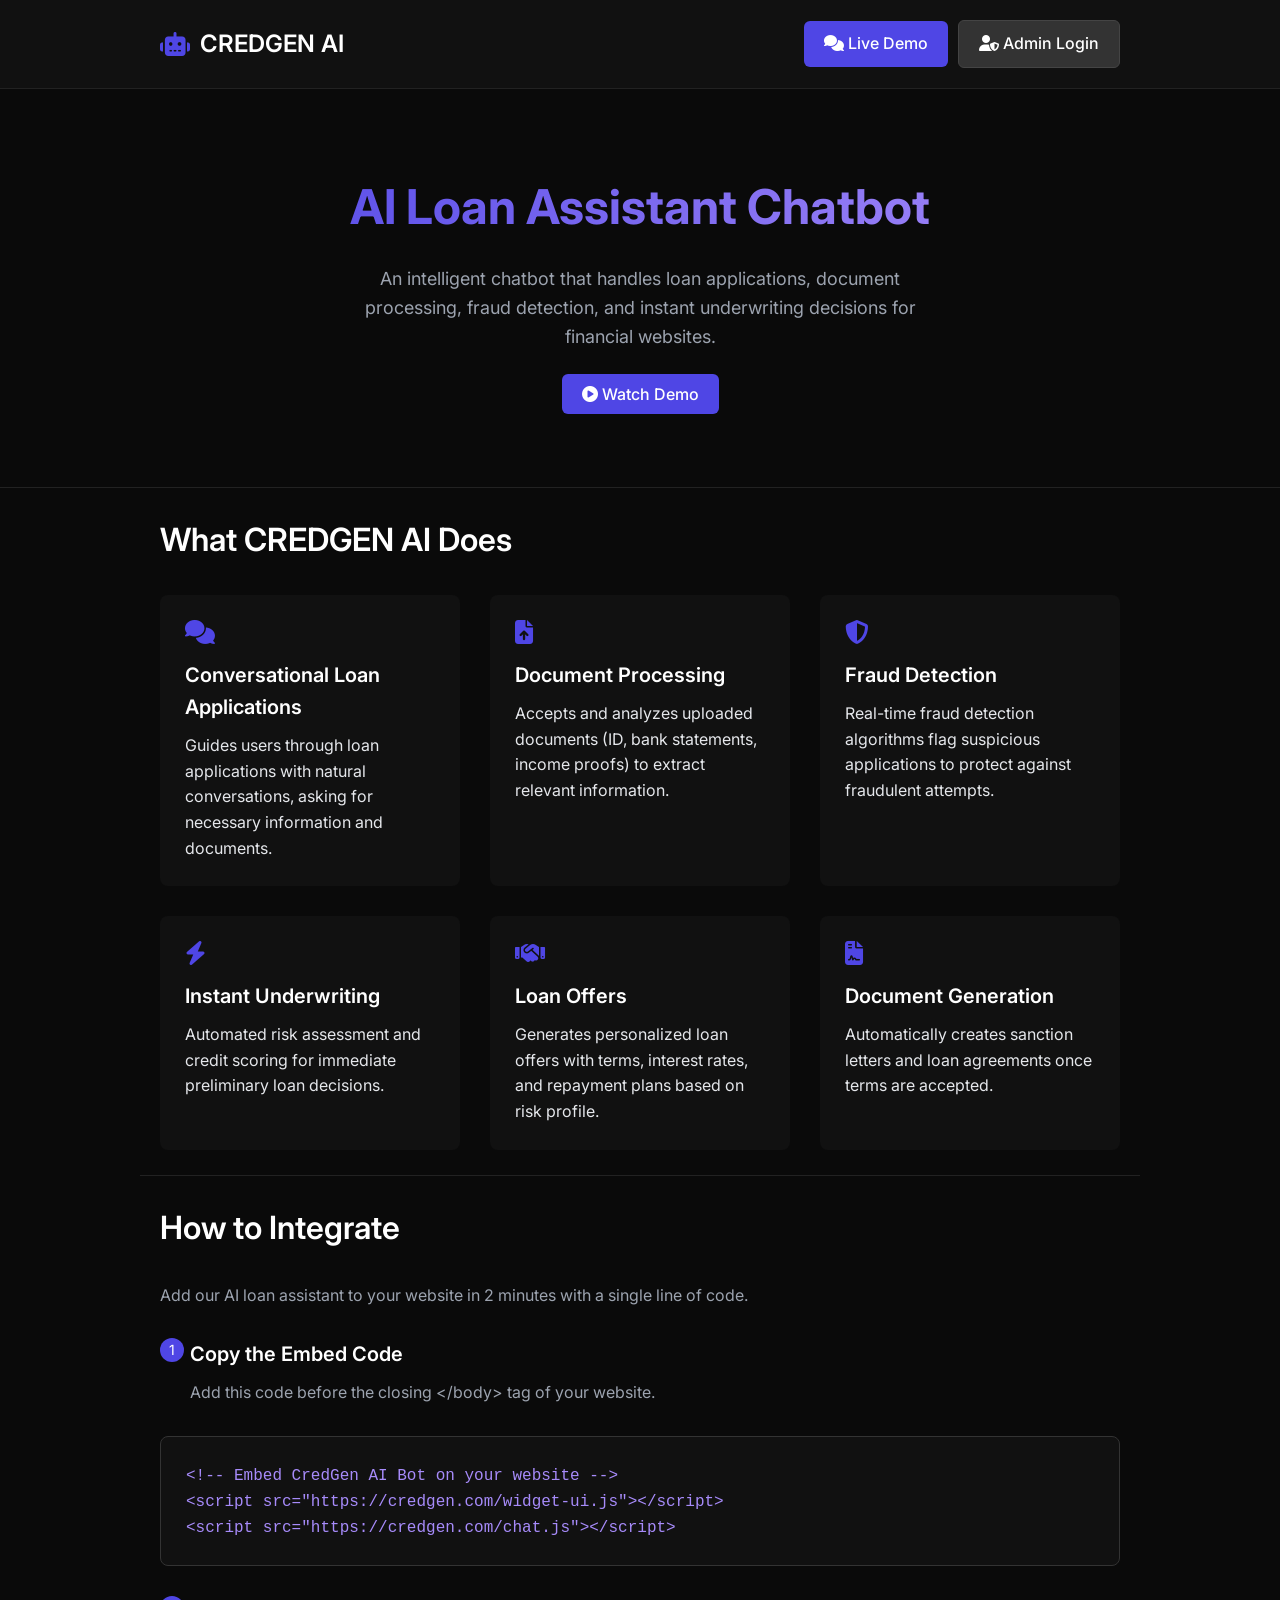
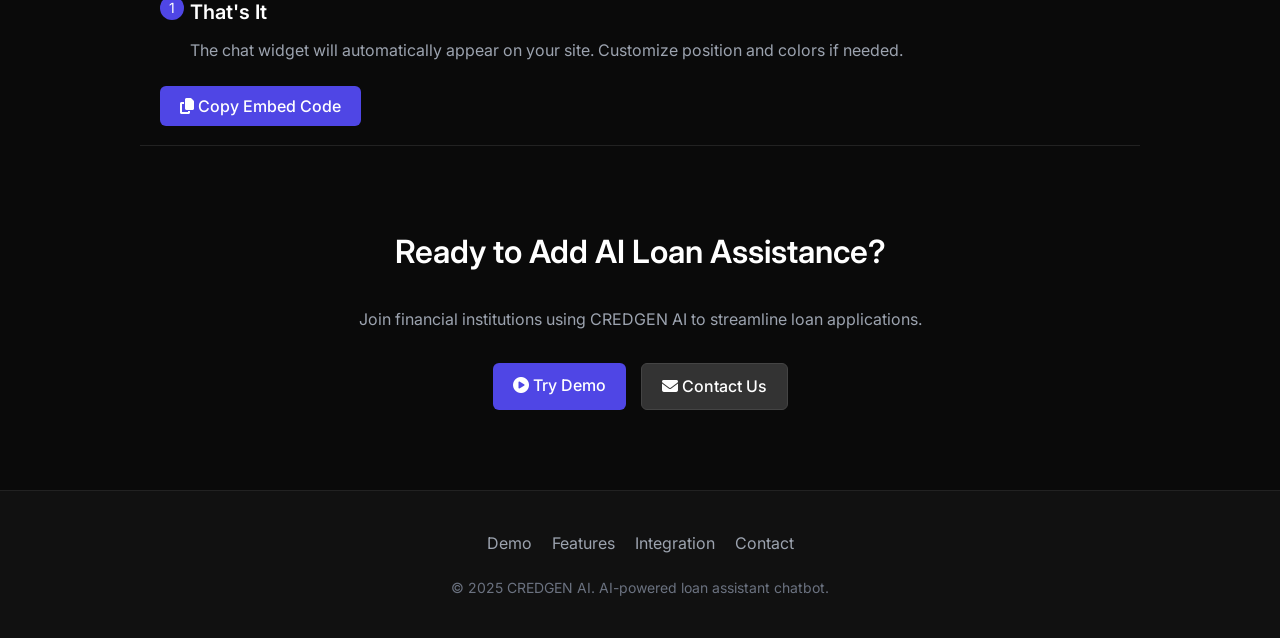
==== frontend/index.html @ b0da2112 "initialized it" ====
<!DOCTYPE html>
<html lang="en">
<head>
    <meta charset="UTF-8" />
    <meta name="viewport" content="width=device-width, initial-scale=1.0" />
    <title>CREDGEN AI – Loan Assistant Chatbot</title>
    <link href="https://fonts.googleapis.com/css2?family=Inter:wght@400;500;600&display=swap" rel="stylesheet">
    <link rel="stylesheet" href="https://cdnjs.cloudflare.com/ajax/libs/font-awesome/6.4.0/css/all.min.css">
    <style>
        * { margin: 0; padding: 0; box-sizing: border-box; }
        body { font-family: 'Inter', sans-serif; background: #0a0a0a; color: #e5e7eb; line-height: 1.6; }
        .container { max-width: 1000px; margin: 0 auto; padding: 0 20px; }
        
        /* Header */
        header { background: #111111; padding: 20px 0; border-bottom: 1px solid #222; }
        .header-content { display: flex; justify-content: space-between; align-items: center; }
        .logo { display: flex; align-items: center; gap: 10px; font-size: 24px; font-weight: 600; color: #fff; text-decoration: none; }
        .logo i { color: #4f46e5; }
        .demo-btn { background: #4f46e5; color: white; padding: 10px 20px; border-radius: 6px; text-decoration: none; font-weight: 500; }
        .demo-btn:hover { background: #4338ca; }
        
        /* Hero */
        .hero { padding: 80px 0; text-align: center; border-bottom: 1px solid #222; }
        .hero h1 { font-size: 48px; font-weight: 700; margin-bottom: 20px; background: linear-gradient(90deg, #4f46e5, #a78bfa); -webkit-background-clip: text; -webkit-text-fill-color: transparent; }
        .hero p { font-size: 18px; color: #9ca3af; max-width: 600px; margin: 0 auto 30px; }
        
        /* Sections */
        section { padding: 60px 0; border-bottom: 1px solid #222; }
        h2 { font-size: 32px; font-weight: 600; margin-bottom: 30px; color: #fff; }
        h3 { font-size: 20px; font-weight: 600; margin-bottom: 10px; color: #fff; }
        
        /* What It Does */
        .features-grid { display: grid; grid-template-columns: repeat(auto-fit, minmax(300px, 1fr)); gap: 30px; }
        .feature { background: #111111; padding: 25px; border-radius: 8px;  }
        .feature i { color: #4f46e5; margin-bottom: 15px; font-size: 24px; }
        
        /* Integration */
        .integration-code { background: #111111; padding: 25px; border-radius: 8px; border: 1px solid #333; margin: 30px 0; overflow-x: auto; }
        .integration-code code { color: #a78bfa; font-family: monospace; font-size: 16px; line-height: 1.5; }
        .integration-steps { margin: 30px 0; }
        .step { margin-bottom: 20px; padding-left: 30px; position: relative; }
        .step:before { content: counter(step); counter-increment: step; position: absolute; left: 0; top: 0; background: #4f46e5; color: white; width: 24px; height: 24px; border-radius: 50%; display: flex; align-items: center; justify-content: center; font-size: 14px; }
        .integration-steps { counter-reset: step; }
        
        /* CTA */
        .cta { text-align: center; padding: 80px 0; }
        .cta-buttons { display: flex; gap: 15px; justify-content: center; margin-top: 30px; flex-wrap: wrap; }
        
        /* Footer */
        footer { background: #111111; padding: 40px 0; text-align: center; }
        .footer-links { display: flex; gap: 20px; justify-content: center; margin-bottom: 20px; }
        .footer-links a { color: #9ca3af; text-decoration: none; }
        .footer-links a:hover { color: #fff; }
        .copyright { color: #6b7280; font-size: 14px; }
        
        /* Responsive */
        @media (max-width: 768px) {
            .hero h1 { font-size: 36px; }
            h2 { font-size: 28px; }
            .header-content { flex-direction: column; gap: 15px; }
            .cta-buttons { flex-direction: column; align-items: center; }
        }
    </style>
</head>
<body>
    <!-- Header -->
    <header>
        <div class="container header-content">
            <a href="#" class="logo">
                <i class="fas fa-robot"></i>
                CREDGEN AI
            </a>
            <div style="display:flex; gap:10px; align-items:center;">
                <a href="/widget.html" class="demo-btn" target="_blank" rel="noopener noreferrer">
                    <i class="fas fa-comments"></i> Live Demo
                </a>
                <a href="/bank/admin/login" class="demo-btn" target="_blank" rel="noopener noreferrer" style="background:#333; border:1px solid #444;">
                    <i class="fas fa-user-shield"></i> Admin Login
                </a>
            </div>
        </div>
    </header>

    <!-- Hero -->
    <section class="hero">
        <div class="container">
            <h1>AI Loan Assistant Chatbot</h1>
            <p>An intelligent chatbot that handles loan applications, document processing, fraud detection, and instant underwriting decisions for financial websites.</p>
            <a href="/widget.html" class="demo-btn" target="_blank" rel="noopener noreferrer">
                <i class="fas fa-play-circle"></i> Watch Demo
            </a>
        </div>
    </section>

    <!-- What It Does -->
    <section class="container">
        <br>
        <h2>What CREDGEN AI Does</h2>
        <div class="features-grid">
            <div class="feature">
                <i class="fas fa-comments"></i>
                <h3>Conversational Loan Applications</h3>
                <p>Guides users through loan applications with natural conversations, asking for necessary information and documents.</p>
            </div>
            <div class="feature">
                <i class="fas fa-file-upload"></i>
                <h3>Document Processing</h3>
                <p>Accepts and analyzes uploaded documents (ID, bank statements, income proofs) to extract relevant information.</p>
            </div>
            <div class="feature">
                <i class="fas fa-shield-alt"></i>
                <h3>Fraud Detection</h3>
                <p>Real-time fraud detection algorithms flag suspicious applications to protect against fraudulent attempts.</p>
            </div>
            <div class="feature">
                <i class="fas fa-bolt"></i>
                <h3>Instant Underwriting</h3>
                <p>Automated risk assessment and credit scoring for immediate preliminary loan decisions.</p>
            </div>
            <div class="feature">
                <i class="fas fa-handshake"></i>
                <h3>Loan Offers</h3>
                <p>Generates personalized loan offers with terms, interest rates, and repayment plans based on risk profile.</p>
            </div>
            <div class="feature">
                <i class="fas fa-file-contract"></i>
                <h3>Document Generation</h3>
                <p>Automatically creates sanction letters and loan agreements once terms are accepted.</p>
            </div>
        </div>
        <br>
    </section>
    <!-- Integration -->
    <section class="container">
        <br>
        <h2>How to Integrate</h2>
        <p style="margin-bottom: 20px; color: #9ca3af;">Add our AI loan assistant to your website in 2 minutes with a single line of code.</p>
        
        <div class="integration-steps">
            <div class="step">
                <h3>Copy the Embed Code</h3>
                <p style="color: #9ca3af;">Add this code before the closing &lt;/body&gt; tag of your website.</p>
            </div>
        </div>
        <div class="integration-code">
            <code>
                &lt;!-- Embed CredGen AI Bot on your website --&gt;<br>
                &lt;script src="https://credgen.com/widget-ui.js"&gt;&lt;/script&gt;<br>
                &lt;script src="https://credgen.com/chat.js"&gt;&lt;/script&gt;
            </code>
        </div>
        
        
        <div class="integration-steps">
            <div class="step">
                <h3>That's It</h3>
                <p style="color: #9ca3af;">The chat widget will automatically appear on your site. Customize position and colors if needed.</p>
            </div>
        </div>
        
        <div style="margin-top: 30px;">
            <a href="#!" class="demo-btn" id="copyBtn">
                <i class="fas fa-copy"></i> Copy Embed Code
            </a>
        </div>
        <br>
    </section>
    <!-- CTA -->
    <section class="cta">
        <div class="container">
            <h2>Ready to Add AI Loan Assistance?</h2>
            <p style="color: #9ca3af; max-width: 600px; margin: 0 auto 30px;">Join financial institutions using CREDGEN AI to streamline loan applications.</p>
            <div class="cta-buttons">
                <a href="/widget.html" class="demo-btn" target="_blank" rel="noopener noreferrer">
                    <i class="fas fa-play-circle"></i> Try Demo
                </a>
                <a href="mailto:contact@credgen.ai" class="demo-btn" style="background: #333; border: 1px solid #444;">
                    <i class="fas fa-envelope"></i> Contact Us
                </a>
            </div>
        </div>
    </section>
    <!-- Footer -->
    <footer>
        <div class="container">
            <div class="footer-links">
                <a href="/widget.html">Demo</a>
                <a href="#features">Features</a>
                <a href="#integration">Integration</a>
                <a href="mailto:contact@credgen.ai">Contact</a>
            </div>
            <p class="copyright">
                &copy; 2025 CREDGEN AI. AI-powered loan assistant chatbot.
            </p>
        </div>
    </footer>
    <script>
        document.addEventListener('DOMContentLoaded', function() {
            const copyBtn = document.getElementById('copyBtn');
            if (copyBtn) {
                copyBtn.addEventListener('click', function(e) {
                    e.preventDefault();
                    const embedCode = `
<!-- Embed CredGen AI Bot on your website -->
<script src="https://credgen.com/widget-ui.js"><\/script>
<script src="https://credgen.com/chat.js"><\/script>
`.trim();
                    navigator.clipboard.writeText(embedCode).then(() => {
                        const originalText = copyBtn.innerHTML;
                        copyBtn.innerHTML = '<i class="fas fa-check"></i> Copied!';
                        copyBtn.style.background = '#10b981';
                        setTimeout(() => {
                            copyBtn.innerHTML = originalText;
                            copyBtn.style.background = '#4f46e5';
                        }, 2000);
                    });
                });
            }
        });
    </script>
</body>
</html>
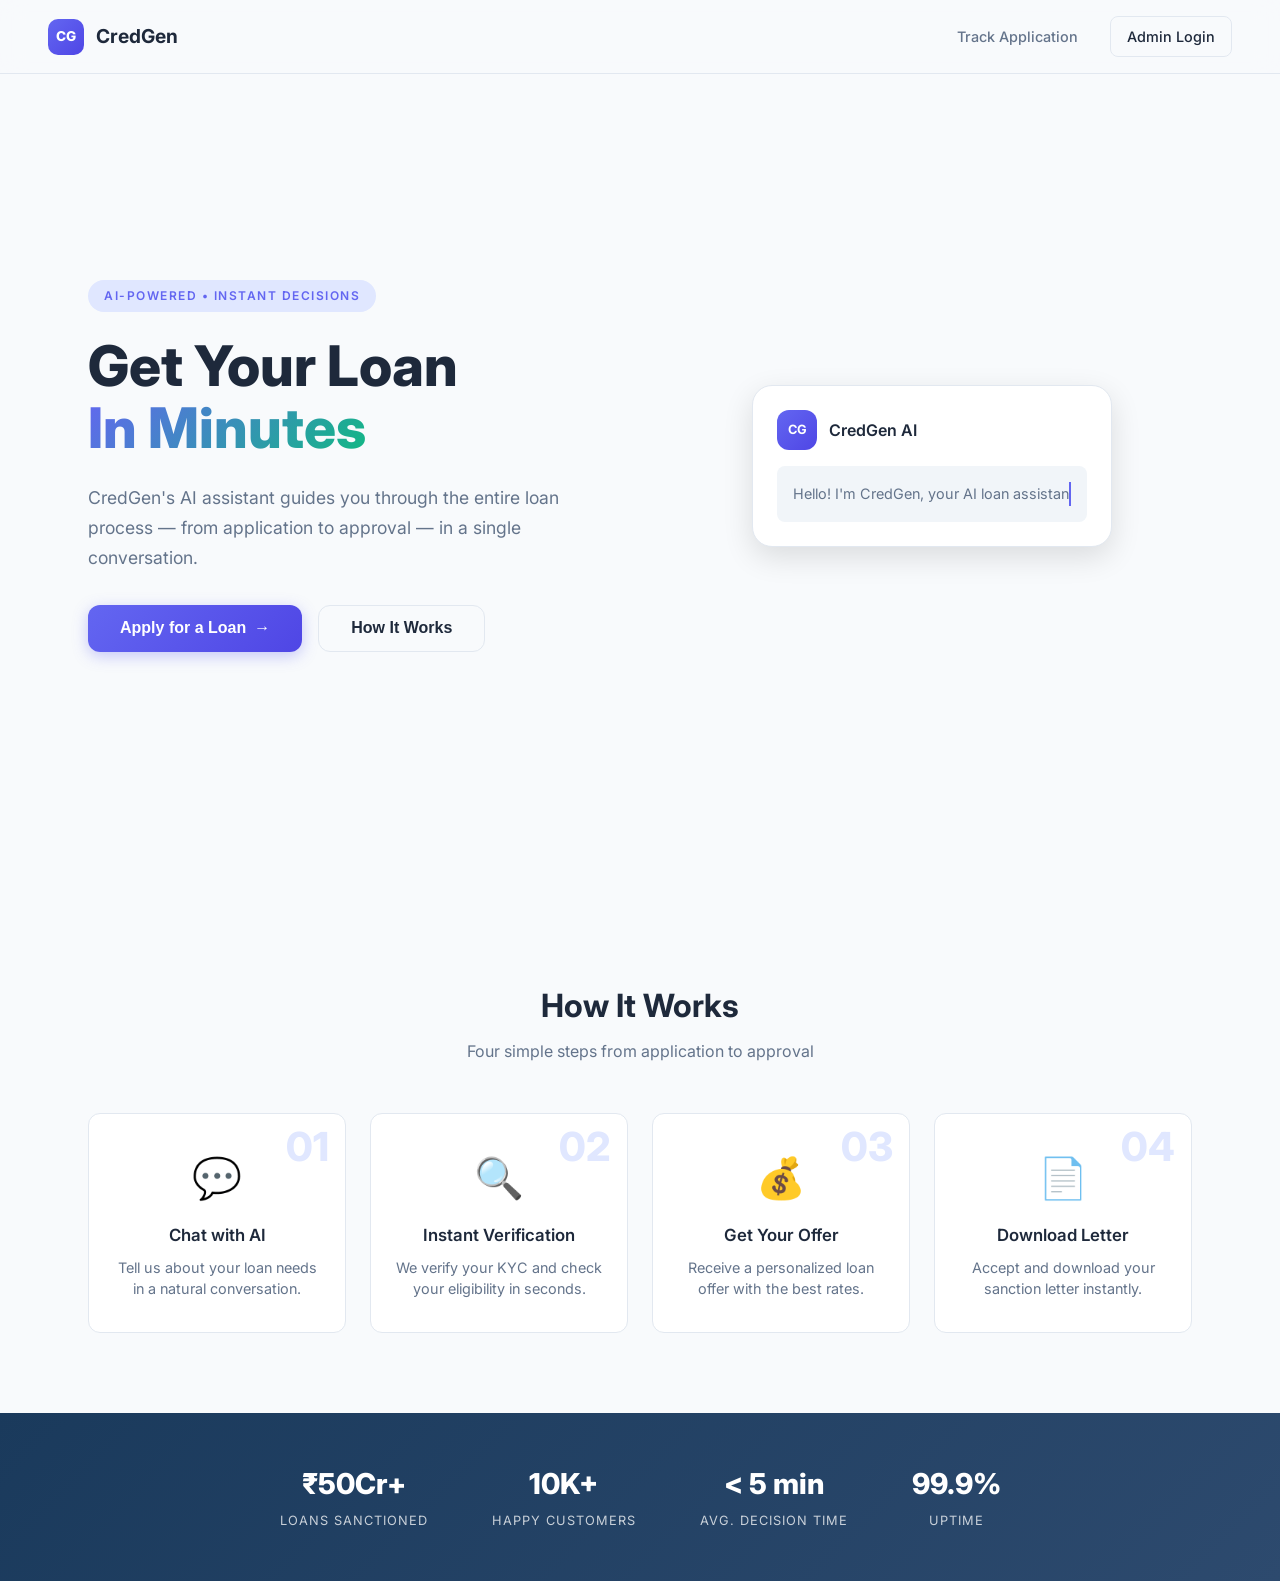
==== commit 8a0d06d1: "feat: overhaul auth, db, and UI for production readiness" ====
--- a/frontend/index.html
+++ b/frontend/index.html
@@ -1,222 +1,252 @@
 <!DOCTYPE html>
 <html lang="en">
 <head>
-    <meta charset="UTF-8" />
-    <meta name="viewport" content="width=device-width, initial-scale=1.0" />
-    <title>CREDGEN AI – Loan Assistant Chatbot</title>
-    <link href="https://fonts.googleapis.com/css2?family=Inter:wght@400;500;600&display=swap" rel="stylesheet">
-    <link rel="stylesheet" href="https://cdnjs.cloudflare.com/ajax/libs/font-awesome/6.4.0/css/all.min.css">
-    <style>
-        * { margin: 0; padding: 0; box-sizing: border-box; }
-        body { font-family: 'Inter', sans-serif; background: #0a0a0a; color: #e5e7eb; line-height: 1.6; }
-        .container { max-width: 1000px; margin: 0 auto; padding: 0 20px; }
-        
-        /* Header */
-        header { background: #111111; padding: 20px 0; border-bottom: 1px solid #222; }
-        .header-content { display: flex; justify-content: space-between; align-items: center; }
-        .logo { display: flex; align-items: center; gap: 10px; font-size: 24px; font-weight: 600; color: #fff; text-decoration: none; }
-        .logo i { color: #4f46e5; }
-        .demo-btn { background: #4f46e5; color: white; padding: 10px 20px; border-radius: 6px; text-decoration: none; font-weight: 500; }
-        .demo-btn:hover { background: #4338ca; }
-        
-        /* Hero */
-        .hero { padding: 80px 0; text-align: center; border-bottom: 1px solid #222; }
-        .hero h1 { font-size: 48px; font-weight: 700; margin-bottom: 20px; background: linear-gradient(90deg, #4f46e5, #a78bfa); -webkit-background-clip: text; -webkit-text-fill-color: transparent; }
-        .hero p { font-size: 18px; color: #9ca3af; max-width: 600px; margin: 0 auto 30px; }
-        
-        /* Sections */
-        section { padding: 60px 0; border-bottom: 1px solid #222; }
-        h2 { font-size: 32px; font-weight: 600; margin-bottom: 30px; color: #fff; }
-        h3 { font-size: 20px; font-weight: 600; margin-bottom: 10px; color: #fff; }
-        
-        /* What It Does */
-        .features-grid { display: grid; grid-template-columns: repeat(auto-fit, minmax(300px, 1fr)); gap: 30px; }
-        .feature { background: #111111; padding: 25px; border-radius: 8px;  }
-        .feature i { color: #4f46e5; margin-bottom: 15px; font-size: 24px; }
-        
-        /* Integration */
-        .integration-code { background: #111111; padding: 25px; border-radius: 8px; border: 1px solid #333; margin: 30px 0; overflow-x: auto; }
-        .integration-code code { color: #a78bfa; font-family: monospace; font-size: 16px; line-height: 1.5; }
-        .integration-steps { margin: 30px 0; }
-        .step { margin-bottom: 20px; padding-left: 30px; position: relative; }
-        .step:before { content: counter(step); counter-increment: step; position: absolute; left: 0; top: 0; background: #4f46e5; color: white; width: 24px; height: 24px; border-radius: 50%; display: flex; align-items: center; justify-content: center; font-size: 14px; }
-        .integration-steps { counter-reset: step; }
-        
-        /* CTA */
-        .cta { text-align: center; padding: 80px 0; }
-        .cta-buttons { display: flex; gap: 15px; justify-content: center; margin-top: 30px; flex-wrap: wrap; }
-        
-        /* Footer */
-        footer { background: #111111; padding: 40px 0; text-align: center; }
-        .footer-links { display: flex; gap: 20px; justify-content: center; margin-bottom: 20px; }
-        .footer-links a { color: #9ca3af; text-decoration: none; }
-        .footer-links a:hover { color: #fff; }
-        .copyright { color: #6b7280; font-size: 14px; }
-        
-        /* Responsive */
-        @media (max-width: 768px) {
-            .hero h1 { font-size: 36px; }
-            h2 { font-size: 28px; }
-            .header-content { flex-direction: column; gap: 15px; }
-            .cta-buttons { flex-direction: column; align-items: center; }
-        }
-    </style>
+    <meta charset="UTF-8">
+    <meta name="viewport" content="width=device-width, initial-scale=1.0">
+    <meta name="description" content="CredGen AI — Apply for a personal loan in minutes with our intelligent AI assistant.">
+    <title>CredGen AI — Smart Loan Assistant</title>
+    <link rel="preconnect" href="https://fonts.googleapis.com">
+    <link href="https://fonts.googleapis.com/css2?family=Inter:wght@300;400;500;600;700;800&display=swap" rel="stylesheet">
+    <link rel="stylesheet" href="styles.css">
 </head>
 <body>
-    <!-- Header -->
-    <header>
-        <div class="container header-content">
-            <a href="#" class="logo">
-                <i class="fas fa-robot"></i>
-                CREDGEN AI
-            </a>
-            <div style="display:flex; gap:10px; align-items:center;">
-                <a href="/widget.html" class="demo-btn" target="_blank" rel="noopener noreferrer">
-                    <i class="fas fa-comments"></i> Live Demo
-                </a>
-                <a href="/bank/admin/login" class="demo-btn" target="_blank" rel="noopener noreferrer" style="background:#333; border:1px solid #444;">
-                    <i class="fas fa-user-shield"></i> Admin Login
-                </a>
-            </div>
-        </div>
-    </header>
-
-    <!-- Hero -->
-    <section class="hero">
-        <div class="container">
-            <h1>AI Loan Assistant Chatbot</h1>
-            <p>An intelligent chatbot that handles loan applications, document processing, fraud detection, and instant underwriting decisions for financial websites.</p>
-            <a href="/widget.html" class="demo-btn" target="_blank" rel="noopener noreferrer">
-                <i class="fas fa-play-circle"></i> Watch Demo
-            </a>
+
+<!-- ════════════════════════════════════════════════════════════════════
+     SECTION 1 — LANDING PAGE
+     ════════════════════════════════════════════════════════════════════ -->
+<div id="landing-page">
+
+    <!-- NAVBAR -->
+    <nav class="navbar" id="navbar">
+        <div class="nav-brand">
+            <span class="nav-logo">CG</span>
+            <span class="nav-title">CredGen</span>
+        </div>
+        <div class="nav-links">
+            <a href="/status" class="nav-link" id="nav-track">Track Application</a>
+            <a href="/admin/login" class="nav-link nav-link-outline" id="nav-admin">Admin Login</a>
+        </div>
+    </nav>
+
+    <!-- HERO -->
+    <section class="hero" id="hero-section">
+        <div class="hero-content">
+            <span class="hero-badge">AI-Powered • Instant Decisions</span>
+            <h1 class="hero-title">Get Your Loan<br><span class="hero-highlight">In Minutes</span></h1>
+            <p class="hero-subtitle">CredGen's AI assistant guides you through the entire loan process — from application to approval — in a single conversation.</p>
+            <div class="hero-actions">
+                <button class="btn-primary btn-glow" id="cta-apply" onclick="startApplication()">
+                    Apply for a Loan
+                    <span class="btn-arrow">→</span>
+                </button>
+                <button class="btn-secondary" id="cta-learn" onclick="document.getElementById('how-it-works').scrollIntoView({behavior:'smooth'})">
+                    How It Works
+                </button>
+            </div>
+        </div>
+        <div class="hero-visual">
+            <div class="hero-card">
+                <div class="hero-card-header">
+                    <div class="hero-avatar">CG</div>
+                    <span>CredGen AI</span>
+                </div>
+                <div class="hero-card-body">
+                    <p class="typing-text">Hello! I'm CredGen, your AI loan assistant. Let's get you the best loan offer today...</p>
+                </div>
+            </div>
         </div>
     </section>
 
-    <!-- What It Does -->
-    <section class="container">
-        <br>
-        <h2>What CREDGEN AI Does</h2>
-        <div class="features-grid">
-            <div class="feature">
-                <i class="fas fa-comments"></i>
-                <h3>Conversational Loan Applications</h3>
-                <p>Guides users through loan applications with natural conversations, asking for necessary information and documents.</p>
-            </div>
-            <div class="feature">
-                <i class="fas fa-file-upload"></i>
-                <h3>Document Processing</h3>
-                <p>Accepts and analyzes uploaded documents (ID, bank statements, income proofs) to extract relevant information.</p>
-            </div>
-            <div class="feature">
-                <i class="fas fa-shield-alt"></i>
-                <h3>Fraud Detection</h3>
-                <p>Real-time fraud detection algorithms flag suspicious applications to protect against fraudulent attempts.</p>
-            </div>
-            <div class="feature">
-                <i class="fas fa-bolt"></i>
-                <h3>Instant Underwriting</h3>
-                <p>Automated risk assessment and credit scoring for immediate preliminary loan decisions.</p>
-            </div>
-            <div class="feature">
-                <i class="fas fa-handshake"></i>
-                <h3>Loan Offers</h3>
-                <p>Generates personalized loan offers with terms, interest rates, and repayment plans based on risk profile.</p>
-            </div>
-            <div class="feature">
-                <i class="fas fa-file-contract"></i>
-                <h3>Document Generation</h3>
-                <p>Automatically creates sanction letters and loan agreements once terms are accepted.</p>
-            </div>
-        </div>
-        <br>
+    <!-- HOW IT WORKS -->
+    <section class="section" id="how-it-works">
+        <h2 class="section-title">How It Works</h2>
+        <p class="section-subtitle">Four simple steps from application to approval</p>
+        <div class="steps-grid">
+            <div class="step-card">
+                <div class="step-number">01</div>
+                <div class="step-icon">💬</div>
+                <h3>Chat with AI</h3>
+                <p>Tell us about your loan needs in a natural conversation.</p>
+            </div>
+            <div class="step-card">
+                <div class="step-number">02</div>
+                <div class="step-icon">🔍</div>
+                <h3>Instant Verification</h3>
+                <p>We verify your KYC and check your eligibility in seconds.</p>
+            </div>
+            <div class="step-card">
+                <div class="step-number">03</div>
+                <div class="step-icon">💰</div>
+                <h3>Get Your Offer</h3>
+                <p>Receive a personalized loan offer with the best rates.</p>
+            </div>
+            <div class="step-card">
+                <div class="step-number">04</div>
+                <div class="step-icon">📄</div>
+                <h3>Download Letter</h3>
+                <p>Accept and download your sanction letter instantly.</p>
+            </div>
+        </div>
     </section>
-    <!-- Integration -->
-    <section class="container">
-        <br>
-        <h2>How to Integrate</h2>
-        <p style="margin-bottom: 20px; color: #9ca3af;">Add our AI loan assistant to your website in 2 minutes with a single line of code.</p>
-        
-        <div class="integration-steps">
-            <div class="step">
-                <h3>Copy the Embed Code</h3>
-                <p style="color: #9ca3af;">Add this code before the closing &lt;/body&gt; tag of your website.</p>
-            </div>
-        </div>
-        <div class="integration-code">
-            <code>
-                &lt;!-- Embed CredGen AI Bot on your website --&gt;<br>
-                &lt;script src="https://credgen.com/widget-ui.js"&gt;&lt;/script&gt;<br>
-                &lt;script src="https://credgen.com/chat.js"&gt;&lt;/script&gt;
-            </code>
-        </div>
-        
-        
-        <div class="integration-steps">
-            <div class="step">
-                <h3>That's It</h3>
-                <p style="color: #9ca3af;">The chat widget will automatically appear on your site. Customize position and colors if needed.</p>
-            </div>
-        </div>
-        
-        <div style="margin-top: 30px;">
-            <a href="#!" class="demo-btn" id="copyBtn">
-                <i class="fas fa-copy"></i> Copy Embed Code
-            </a>
-        </div>
-        <br>
+
+    <!-- STATS -->
+    <section class="stats-bar">
+        <div class="stat"><span class="stat-value">₹50Cr+</span><span class="stat-label">Loans Sanctioned</span></div>
+        <div class="stat"><span class="stat-value">10K+</span><span class="stat-label">Happy Customers</span></div>
+        <div class="stat"><span class="stat-value">< 5 min</span><span class="stat-label">Avg. Decision Time</span></div>
+        <div class="stat"><span class="stat-value">99.9%</span><span class="stat-label">Uptime</span></div>
     </section>
-    <!-- CTA -->
-    <section class="cta">
-        <div class="container">
-            <h2>Ready to Add AI Loan Assistance?</h2>
-            <p style="color: #9ca3af; max-width: 600px; margin: 0 auto 30px;">Join financial institutions using CREDGEN AI to streamline loan applications.</p>
-            <div class="cta-buttons">
-                <a href="/widget.html" class="demo-btn" target="_blank" rel="noopener noreferrer">
-                    <i class="fas fa-play-circle"></i> Try Demo
-                </a>
-                <a href="mailto:contact@credgen.ai" class="demo-btn" style="background: #333; border: 1px solid #444;">
-                    <i class="fas fa-envelope"></i> Contact Us
-                </a>
-            </div>
-        </div>
-    </section>
-    <!-- Footer -->
-    <footer>
-        <div class="container">
-            <div class="footer-links">
-                <a href="/widget.html">Demo</a>
-                <a href="#features">Features</a>
-                <a href="#integration">Integration</a>
-                <a href="mailto:contact@credgen.ai">Contact</a>
-            </div>
-            <p class="copyright">
-                &copy; 2025 CREDGEN AI. AI-powered loan assistant chatbot.
-            </p>
-        </div>
-    </footer>
-    <script>
-        document.addEventListener('DOMContentLoaded', function() {
-            const copyBtn = document.getElementById('copyBtn');
-            if (copyBtn) {
-                copyBtn.addEventListener('click', function(e) {
-                    e.preventDefault();
-                    const embedCode = `
-<!-- Embed CredGen AI Bot on your website -->
-<script src="https://credgen.com/widget-ui.js"><\/script>
-<script src="https://credgen.com/chat.js"><\/script>
-`.trim();
-                    navigator.clipboard.writeText(embedCode).then(() => {
-                        const originalText = copyBtn.innerHTML;
-                        copyBtn.innerHTML = '<i class="fas fa-check"></i> Copied!';
-                        copyBtn.style.background = '#10b981';
-                        setTimeout(() => {
-                            copyBtn.innerHTML = originalText;
-                            copyBtn.style.background = '#4f46e5';
-                        }, 2000);
-                    });
-                });
-            }
-        });
-    </script>
+</div>
+
+<!-- ════════════════════════════════════════════════════════════════════
+     SECTION 2 — CHAT APPLICATION
+     ════════════════════════════════════════════════════════════════════ -->
+<div id="chat-app" class="chat-app hidden" style="display:none">
+
+    <!-- TOP BAR -->
+    <div class="chat-topbar">
+        <button class="btn-icon" id="btn-back" onclick="backToLanding()" title="Back to Home">
+            ← Back
+        </button>
+        <div class="topbar-center">
+            <span class="topbar-logo">CG</span>
+            <span class="topbar-title">CredGen AI</span>
+            <span class="topbar-status" id="topbar-status">Online</span>
+        </div>
+        <div class="topbar-actions">
+            <button class="btn-icon" id="btn-theme" onclick="toggleTheme()" title="Toggle Theme">🌙</button>
+        </div>
+    </div>
+
+    <!-- PROGRESS TRACKER -->
+    <div class="progress-tracker" id="progress-tracker">
+        <div class="tracker-step active" data-step="0">
+            <div class="step-circle">1</div>
+            <span class="step-label">Details</span>
+        </div>
+        <div class="tracker-line"></div>
+        <div class="tracker-step" data-step="1">
+            <div class="step-circle">2</div>
+            <span class="step-label">KYC</span>
+        </div>
+        <div class="tracker-line"></div>
+        <div class="tracker-step" data-step="2">
+            <div class="step-circle">3</div>
+            <span class="step-label">Verification</span>
+        </div>
+        <div class="tracker-line"></div>
+        <div class="tracker-step" data-step="3">
+            <div class="step-circle">4</div>
+            <span class="step-label">Underwriting</span>
+        </div>
+        <div class="tracker-line"></div>
+        <div class="tracker-step" data-step="4">
+            <div class="step-circle">5</div>
+            <span class="step-label">Offer</span>
+        </div>
+        <div class="tracker-line"></div>
+        <div class="tracker-step" data-step="5">
+            <div class="step-circle">6</div>
+            <span class="step-label">Done</span>
+        </div>
+    </div>
+
+    <!-- MAIN CHAT LAYOUT -->
+    <div class="chat-layout">
+
+        <!-- CHAT MESSAGES -->
+        <div class="chat-main">
+            <div class="messages-container" id="messages-container">
+                <!-- Messages rendered by JS -->
+            </div>
+
+            <!-- TYPING INDICATOR -->
+            <div class="typing-indicator hidden" id="typing-indicator">
+                <div class="typing-avatar">CG</div>
+                <div class="typing-dots">
+                    <span></span><span></span><span></span>
+                </div>
+            </div>
+
+            <!-- SUGGESTION CHIPS -->
+            <div class="chips-container hidden" id="chips-container">
+                <!-- Chips rendered by JS -->
+            </div>
+        </div>
+
+        <!-- CONTEXT PANEL (RIGHT) -->
+        <aside class="context-panel" id="context-panel">
+            <div class="panel-header">
+                <h3 id="panel-title">Application Progress</h3>
+            </div>
+            <div class="panel-body" id="panel-body">
+                <!-- Dynamic content filled by JS -->
+                <div class="panel-placeholder">
+                    <p>Your application details will appear here as we collect information.</p>
+                </div>
+            </div>
+        </aside>
+    </div>
+
+    <!-- INPUT AREA -->
+    <div class="input-area" id="input-area">
+        <div class="input-wrapper">
+            <button class="btn-icon attach-btn" id="btn-attach" title="Attach Document">📎</button>
+            <textarea id="user-input" class="user-input" placeholder="Type your message..." rows="1"
+                      maxlength="1000"></textarea>
+            <span class="char-counter" id="char-counter">0/1000</span>
+            <button class="btn-send" id="btn-send" onclick="sendMessage()" title="Send">
+                <svg width="20" height="20" viewBox="0 0 24 24" fill="none" stroke="currentColor"
+                     stroke-width="2" stroke-linecap="round" stroke-linejoin="round">
+                    <line x1="22" y1="2" x2="11" y2="13"></line>
+                    <polygon points="22 2 15 22 11 13 2 9 22 2"></polygon>
+                </svg>
+            </button>
+        </div>
+        <div class="input-extras">
+            <button class="btn-text" id="btn-calc" onclick="toggleCalculator()">₹ Calculator</button>
+            <div class="input-hint hidden" id="input-hint"></div>
+        </div>
+    </div>
+
+    <!-- EMI CALCULATOR (HIDDEN BY DEFAULT) -->
+    <div class="calculator-panel hidden" id="calculator-panel">
+        <div class="calc-header">
+            <h4>EMI Calculator</h4>
+            <button class="btn-icon" onclick="toggleCalculator()">✕</button>
+        </div>
+        <div class="calc-body">
+            <div class="calc-field">
+                <label>Loan Amount: ₹<span id="calc-amount-val">5,00,000</span></label>
+                <input type="range" id="calc-amount" min="50000" max="5000000" step="10000" value="500000">
+            </div>
+            <div class="calc-field">
+                <label>Interest Rate: <span id="calc-rate-val">12.0</span>%</label>
+                <input type="range" id="calc-rate" min="8" max="24" step="0.5" value="12">
+            </div>
+            <div class="calc-field">
+                <label>Tenure: <span id="calc-tenure-val">36</span> months</label>
+                <input type="range" id="calc-tenure" min="12" max="60" step="6" value="36">
+            </div>
+            <div class="calc-result">
+                <div class="calc-emi">
+                    <span>Monthly EMI</span>
+                    <strong id="calc-emi">₹0</strong>
+                </div>
+                <div class="calc-total">
+                    <span>Total Payable</span>
+                    <strong id="calc-total">₹0</strong>
+                </div>
+                <div class="calc-interest">
+                    <span>Total Interest</span>
+                    <strong id="calc-interest">₹0</strong>
+                </div>
+            </div>
+        </div>
+    </div>
+
+</div>
+
+<script src="chat.js"></script>
 </body>
 </html>
--- a/frontend/styles.css
+++ b/frontend/styles.css
@@ -0,0 +1,814 @@
+/* ═══════════════════════════════════════════════════════════════
+   CREDGEN — DESIGN SYSTEM
+   ═══════════════════════════════════════════════════════════════ */
+
+/* ─── TOKENS (Light) ──────────────────────────────────────────── */
+:root {
+    --bg:            #f8fafc;
+    --bg-card:       #ffffff;
+    --bg-panel:      #f1f5f9;
+    --bg-input:      #ffffff;
+    --text:          #1e293b;
+    --text-secondary:#64748b;
+    --text-muted:    #94a3b8;
+    --border:        #e2e8f0;
+    --border-focus:  #6366f1;
+
+    --primary:       #6366f1;
+    --primary-dark:  #4f46e5;
+    --primary-light: #e0e7ff;
+    --accent:        #10b981;
+    --accent-light:  #d1fae5;
+    --danger:        #ef4444;
+    --warning:       #f59e0b;
+
+    --brand-blue:    #1a3a5c;
+    --brand-light:   #e8f0fe;
+    --gold:          #c9a84c;
+
+    --radius:        12px;
+    --radius-sm:     8px;
+    --radius-lg:     20px;
+    --shadow:        0 1px 3px rgba(0,0,0,.06), 0 1px 2px rgba(0,0,0,.04);
+    --shadow-md:     0 4px 12px rgba(0,0,0,.08);
+    --shadow-lg:     0 10px 30px rgba(0,0,0,.12);
+
+    --font:          'Inter', -apple-system, BlinkMacSystemFont, sans-serif;
+    --transition:    all 0.25s cubic-bezier(.4,0,.2,1);
+}
+
+/* ─── TOKENS (Dark) ───────────────────────────────────────────── */
+[data-theme="dark"] {
+    --bg:            #0f172a;
+    --bg-card:       #1e293b;
+    --bg-panel:      #1e293b;
+    --bg-input:      #334155;
+    --text:          #f1f5f9;
+    --text-secondary:#94a3b8;
+    --text-muted:    #64748b;
+    --border:        #334155;
+    --border-focus:  #818cf8;
+
+    --primary:       #818cf8;
+    --primary-dark:  #6366f1;
+    --primary-light: #312e81;
+    --accent:        #34d399;
+    --accent-light:  #064e3b;
+
+    --shadow:        0 1px 3px rgba(0,0,0,.3);
+    --shadow-md:     0 4px 12px rgba(0,0,0,.4);
+    --shadow-lg:     0 10px 30px rgba(0,0,0,.5);
+}
+
+/* ─── RESET & BASE ────────────────────────────────────────────── */
+*, *::before, *::after { box-sizing: border-box; margin: 0; padding: 0; }
+
+html { scroll-behavior: smooth; }
+
+body {
+    font-family: var(--font);
+    background: var(--bg);
+    color: var(--text);
+    line-height: 1.6;
+    -webkit-font-smoothing: antialiased;
+    overflow-x: hidden;
+}
+
+.hidden { display: none !important; }
+
+/* ═══════════════════════════════════════════════════════════════
+   LANDING PAGE
+   ═══════════════════════════════════════════════════════════════ */
+
+/* ─── NAVBAR ──────────────────────────────────────────────────── */
+.navbar {
+    display: flex;
+    justify-content: space-between;
+    align-items: center;
+    padding: 1rem 3rem;
+    position: fixed;
+    top: 0; left: 0; right: 0;
+    z-index: 100;
+    background: rgba(248, 250, 252, 0.85);
+    backdrop-filter: blur(12px);
+    border-bottom: 1px solid var(--border);
+}
+[data-theme="dark"] .navbar { background: rgba(15,23,42,.85); }
+
+.nav-brand { display: flex; align-items: center; gap: .75rem; }
+.nav-logo {
+    width: 36px; height: 36px;
+    background: linear-gradient(135deg, var(--primary), var(--primary-dark));
+    color: white;
+    font-weight: 800;
+    font-size: .85rem;
+    border-radius: 10px;
+    display: grid; place-items: center;
+}
+.nav-title { font-weight: 700; font-size: 1.2rem; color: var(--text); }
+
+.nav-links { display: flex; gap: 1rem; align-items: center; }
+.nav-link {
+    text-decoration: none;
+    font-weight: 500;
+    font-size: .9rem;
+    color: var(--text-secondary);
+    padding: .5rem 1rem;
+    border-radius: var(--radius-sm);
+    transition: var(--transition);
+}
+.nav-link:hover { color: var(--primary); background: var(--primary-light); }
+.nav-link-outline {
+    border: 1.5px solid var(--border);
+    color: var(--text);
+}
+.nav-link-outline:hover { border-color: var(--primary); color: var(--primary); background: var(--primary-light); }
+
+/* ─── HERO ────────────────────────────────────────────────────── */
+.hero {
+    min-height: 100vh;
+    display: flex;
+    align-items: center;
+    justify-content: center;
+    gap: 4rem;
+    padding: 6rem 3rem 4rem;
+    max-width: 1200px;
+    margin: 0 auto;
+}
+
+.hero-content { flex: 1; max-width: 560px; }
+
+.hero-badge {
+    display: inline-block;
+    font-size: .75rem;
+    font-weight: 600;
+    text-transform: uppercase;
+    letter-spacing: 1.5px;
+    color: var(--primary);
+    background: var(--primary-light);
+    padding: .4rem 1rem;
+    border-radius: 100px;
+    margin-bottom: 1.5rem;
+}
+
+.hero-title {
+    font-size: 3.5rem;
+    font-weight: 800;
+    line-height: 1.1;
+    color: var(--text);
+    margin-bottom: 1.5rem;
+}
+.hero-highlight {
+    background: linear-gradient(135deg, var(--primary), var(--accent));
+    -webkit-background-clip: text;
+    -webkit-text-fill-color: transparent;
+    background-clip: text;
+}
+
+.hero-subtitle {
+    font-size: 1.1rem;
+    color: var(--text-secondary);
+    line-height: 1.7;
+    margin-bottom: 2rem;
+}
+
+.hero-actions { display: flex; gap: 1rem; flex-wrap: wrap; }
+
+/* ─── BUTTONS ─────────────────────────────────────────────────── */
+.btn-primary {
+    display: inline-flex; align-items: center; gap: .5rem;
+    padding: .85rem 2rem;
+    background: linear-gradient(135deg, var(--primary), var(--primary-dark));
+    color: white;
+    font-weight: 600;
+    font-size: 1rem;
+    border: none;
+    border-radius: var(--radius);
+    cursor: pointer;
+    transition: var(--transition);
+    box-shadow: 0 4px 15px rgba(99,102,241,.35);
+}
+.btn-primary:hover { transform: translateY(-2px); box-shadow: 0 6px 20px rgba(99,102,241,.45); }
+.btn-glow { animation: glow 2s ease-in-out infinite alternate; }
+@keyframes glow {
+    from { box-shadow: 0 4px 15px rgba(99,102,241,.35); }
+    to   { box-shadow: 0 4px 25px rgba(99,102,241,.55); }
+}
+.btn-arrow { transition: transform .2s; }
+.btn-primary:hover .btn-arrow { transform: translateX(4px); }
+
+.btn-secondary {
+    padding: .85rem 2rem;
+    background: transparent;
+    color: var(--text);
+    font-weight: 600;
+    font-size: 1rem;
+    border: 1.5px solid var(--border);
+    border-radius: var(--radius);
+    cursor: pointer;
+    transition: var(--transition);
+}
+.btn-secondary:hover { border-color: var(--primary); color: var(--primary); }
+
+.btn-icon {
+    background: none; border: none; cursor: pointer;
+    font-size: 1.1rem; padding: .4rem .6rem; border-radius: var(--radius-sm);
+    color: var(--text-secondary);
+    transition: var(--transition);
+}
+.btn-icon:hover { background: var(--bg-panel); color: var(--primary); }
+
+.btn-text {
+    background: none; border: none; cursor: pointer;
+    color: var(--primary); font-weight: 500; font-size: .85rem;
+    padding: .3rem .5rem; border-radius: var(--radius-sm);
+    transition: var(--transition);
+}
+.btn-text:hover { background: var(--primary-light); }
+
+.btn-send {
+    width: 40px; height: 40px;
+    background: var(--primary);
+    color: white;
+    border: none; border-radius: 50%;
+    cursor: pointer;
+    display: grid; place-items: center;
+    transition: var(--transition);
+    flex-shrink: 0;
+}
+.btn-send:hover { background: var(--primary-dark); transform: scale(1.05); }
+.btn-send:disabled { opacity: .5; cursor: not-allowed; }
+
+/* ─── HERO VISUAL ─────────────────────────────────────────────── */
+.hero-visual { flex: 1; display: flex; justify-content: center; }
+
+.hero-card {
+    background: var(--bg-card);
+    border: 1px solid var(--border);
+    border-radius: var(--radius-lg);
+    padding: 1.5rem;
+    width: 360px;
+    box-shadow: var(--shadow-lg);
+    animation: float 6s ease-in-out infinite;
+}
+@keyframes float {
+    0%, 100% { transform: translateY(0); }
+    50%      { transform: translateY(-12px); }
+}
+
+.hero-card-header { display: flex; align-items: center; gap: .75rem; margin-bottom: 1rem; }
+.hero-avatar {
+    width: 40px; height: 40px;
+    background: linear-gradient(135deg, var(--primary), var(--primary-dark));
+    color: white; font-weight: 700; font-size: .8rem;
+    border-radius: 12px; display: grid; place-items: center;
+}
+.hero-card-header span { font-weight: 600; color: var(--text); }
+
+.hero-card-body {
+    background: var(--bg-panel);
+    border-radius: var(--radius-sm);
+    padding: 1rem;
+}
+.typing-text {
+    color: var(--text-secondary);
+    font-size: .9rem;
+    border-right: 2px solid var(--primary);
+    animation: typing 3s steps(80) 1s 1 normal both, blink 0.7s step-end infinite;
+    overflow: hidden;
+    white-space: nowrap;
+    max-width: 100%;
+}
+@keyframes typing { from { width: 0; } to { width: 100%; } }
+@keyframes blink  { 50% { border-color: transparent; } }
+
+/* ─── HOW IT WORKS ────────────────────────────────────────────── */
+.section {
+    padding: 5rem 3rem;
+    max-width: 1200px;
+    margin: 0 auto;
+    text-align: center;
+}
+.section-title { font-size: 2rem; font-weight: 700; margin-bottom: .5rem; }
+.section-subtitle { color: var(--text-secondary); margin-bottom: 3rem; }
+
+.steps-grid { display: grid; grid-template-columns: repeat(4, 1fr); gap: 1.5rem; }
+
+.step-card {
+    background: var(--bg-card);
+    border: 1px solid var(--border);
+    border-radius: var(--radius);
+    padding: 2rem 1.5rem;
+    text-align: center;
+    transition: var(--transition);
+    position: relative;
+    overflow: hidden;
+}
+.step-card:hover { transform: translateY(-6px); box-shadow: var(--shadow-md); border-color: var(--primary); }
+.step-number {
+    position: absolute; top: .8rem; right: 1rem;
+    font-size: 2.5rem; font-weight: 800;
+    color: var(--primary-light);
+    line-height: 1;
+}
+[data-theme="dark"] .step-number { color: var(--primary-light); opacity: .3; }
+.step-icon { font-size: 2.5rem; margin-bottom: .75rem; }
+.step-card h3 { font-size: 1.05rem; font-weight: 600; margin-bottom: .5rem; color: var(--text); }
+.step-card p { font-size: .9rem; color: var(--text-secondary); line-height: 1.5; }
+
+/* ─── STATS BAR ───────────────────────────────────────────────── */
+.stats-bar {
+    display: flex;
+    justify-content: center;
+    gap: 4rem;
+    padding: 3rem;
+    background: linear-gradient(135deg, var(--brand-blue), #2d4a6e);
+    color: white;
+}
+.stat { text-align: center; }
+.stat-value { display: block; font-size: 1.8rem; font-weight: 800; }
+.stat-label { font-size: .8rem; opacity: .75; text-transform: uppercase; letter-spacing: 1px; }
+
+/* ═══════════════════════════════════════════════════════════════
+   CHAT APPLICATION
+   ═══════════════════════════════════════════════════════════════ */
+
+.chat-app {
+    height: 100vh;
+    display: flex;
+    flex-direction: column;
+    background: var(--bg);
+}
+
+/* ─── TOP BAR ─────────────────────────────────────────────────── */
+.chat-topbar {
+    display: flex;
+    align-items: center;
+    justify-content: space-between;
+    padding: .75rem 1.5rem;
+    background: var(--bg-card);
+    border-bottom: 1px solid var(--border);
+    box-shadow: var(--shadow);
+    z-index: 10;
+    flex-shrink: 0;
+}
+.topbar-center { display: flex; align-items: center; gap: .5rem; }
+.topbar-logo {
+    width: 32px; height: 32px;
+    background: linear-gradient(135deg, var(--primary), var(--primary-dark));
+    color: white; font-weight: 700; font-size: .7rem;
+    border-radius: 8px; display: grid; place-items: center;
+}
+.topbar-title { font-weight: 600; font-size: 1rem; }
+.topbar-status {
+    font-size: .7rem; color: var(--accent);
+    background: var(--accent-light); padding: .15rem .5rem;
+    border-radius: 100px; font-weight: 500;
+}
+.topbar-actions { display: flex; gap: .5rem; }
+
+/* ─── PROGRESS TRACKER ────────────────────────────────────────── */
+.progress-tracker {
+    display: flex;
+    align-items: center;
+    justify-content: center;
+    gap: 0;
+    padding: 1rem 1.5rem;
+    background: var(--bg-card);
+    border-bottom: 1px solid var(--border);
+    flex-shrink: 0;
+    overflow-x: auto;
+}
+
+.tracker-step {
+    display: flex;
+    flex-direction: column;
+    align-items: center;
+    gap: .35rem;
+    min-width: 80px;
+}
+
+.step-circle {
+    width: 32px; height: 32px;
+    border-radius: 50%;
+    display: grid; place-items: center;
+    font-weight: 600; font-size: .8rem;
+    background: var(--bg-panel);
+    color: var(--text-muted);
+    border: 2px solid var(--border);
+    transition: var(--transition);
+}
+
+.step-label {
+    font-size: .7rem;
+    font-weight: 500;
+    color: var(--text-muted);
+    transition: var(--transition);
+}
+
+.tracker-step.active .step-circle {
+    background: var(--primary);
+    color: white;
+    border-color: var(--primary);
+    box-shadow: 0 0 0 4px var(--primary-light);
+}
+.tracker-step.active .step-label { color: var(--primary); font-weight: 600; }
+
+.tracker-step.complete .step-circle {
+    background: var(--accent);
+    color: white;
+    border-color: var(--accent);
+}
+.tracker-step.complete .step-label { color: var(--accent); }
+
+.tracker-line {
+    width: 40px;
+    height: 2px;
+    background: var(--border);
+    flex-shrink: 0;
+    margin-bottom: 1.2rem;
+    transition: var(--transition);
+}
+.tracker-line.filled { background: var(--accent); }
+
+/* ─── CHAT LAYOUT ─────────────────────────────────────────────── */
+.chat-layout {
+    display: flex;
+    flex: 1;
+    overflow: hidden;
+}
+
+.chat-main {
+    flex: 1;
+    display: flex;
+    flex-direction: column;
+    overflow: hidden;
+}
+
+.messages-container {
+    flex: 1;
+    overflow-y: auto;
+    padding: 1.5rem;
+    display: flex;
+    flex-direction: column;
+    gap: .75rem;
+    scroll-behavior: smooth;
+}
+
+/* ─── MESSAGES ────────────────────────────────────────────────── */
+.message {
+    display: flex;
+    gap: .75rem;
+    max-width: 75%;
+    animation: slideIn .3s ease;
+}
+@keyframes slideIn {
+    from { opacity: 0; transform: translateY(8px); }
+    to   { opacity: 1; transform: translateY(0); }
+}
+
+.message.bot { align-self: flex-start; }
+.message.user { align-self: flex-end; flex-direction: row-reverse; }
+
+.msg-avatar {
+    width: 32px; height: 32px;
+    border-radius: 10px;
+    display: grid; place-items: center;
+    font-size: .65rem; font-weight: 700;
+    flex-shrink: 0;
+}
+.message.bot .msg-avatar {
+    background: linear-gradient(135deg, var(--primary), var(--primary-dark));
+    color: white;
+}
+.message.user .msg-avatar {
+    background: var(--bg-panel);
+    color: var(--text);
+}
+
+.msg-content {
+    padding: .85rem 1.15rem;
+    border-radius: var(--radius);
+    font-size: .9rem;
+    line-height: 1.6;
+    position: relative;
+}
+.message.bot .msg-content {
+    background: var(--bg-card);
+    border: 1px solid var(--border);
+    color: var(--text);
+    border-top-left-radius: 4px;
+}
+.message.user .msg-content {
+    background: linear-gradient(135deg, var(--primary), var(--primary-dark));
+    color: white;
+    border-top-right-radius: 4px;
+}
+
+.msg-time {
+    font-size: .65rem;
+    color: var(--text-muted);
+    margin-top: .35rem;
+    display: block;
+}
+.message.user .msg-time { text-align: right; color: rgba(255,255,255,.6); }
+
+/* ─── TYPING INDICATOR ───────────────────────────────────────── */
+.typing-indicator {
+    display: flex;
+    align-items: center;
+    gap: .75rem;
+    padding: 0 1.5rem .75rem;
+}
+.typing-avatar {
+    width: 32px; height: 32px;
+    background: linear-gradient(135deg, var(--primary), var(--primary-dark));
+    color: white; font-weight: 700; font-size: .65rem;
+    border-radius: 10px; display: grid; place-items: center;
+}
+.typing-dots {
+    display: flex; gap: 4px;
+    background: var(--bg-card);
+    border: 1px solid var(--border);
+    padding: .6rem 1rem;
+    border-radius: var(--radius);
+}
+.typing-dots span {
+    width: 7px; height: 7px;
+    background: var(--text-muted);
+    border-radius: 50%;
+    animation: bounce 1.4s ease-in-out infinite;
+}
+.typing-dots span:nth-child(2) { animation-delay: .2s; }
+.typing-dots span:nth-child(3) { animation-delay: .4s; }
+@keyframes bounce {
+    0%, 80%, 100% { transform: scale(0); }
+    40%           { transform: scale(1); }
+}
+
+/* ─── CHIPS ───────────────────────────────────────────────────── */
+.chips-container {
+    display: flex;
+    flex-wrap: wrap;
+    gap: .5rem;
+    padding: 0 1.5rem .75rem;
+}
+.chip {
+    padding: .45rem 1rem;
+    background: var(--bg-card);
+    border: 1px solid var(--border);
+    border-radius: 100px;
+    font-size: .8rem;
+    font-weight: 500;
+    color: var(--primary);
+    cursor: pointer;
+    transition: var(--transition);
+}
+.chip:hover {
+    background: var(--primary);
+    color: white;
+    border-color: var(--primary);
+    transform: translateY(-1px);
+}
+
+/* ─── CONTEXT PANEL ───────────────────────────────────────────── */
+.context-panel {
+    width: 320px;
+    border-left: 1px solid var(--border);
+    background: var(--bg-card);
+    display: flex;
+    flex-direction: column;
+    overflow-y: auto;
+    flex-shrink: 0;
+}
+
+.panel-header {
+    padding: 1rem 1.25rem;
+    border-bottom: 1px solid var(--border);
+}
+.panel-header h3 { font-size: .95rem; font-weight: 600; }
+
+.panel-body { padding: 1.25rem; flex: 1; }
+
+.panel-placeholder {
+    text-align: center;
+    padding: 2rem 1rem;
+    color: var(--text-muted);
+    font-size: .85rem;
+}
+
+/* Panel checklist */
+.checklist { list-style: none; }
+.checklist li {
+    display: flex; align-items: center; gap: .6rem;
+    padding: .55rem 0;
+    font-size: .85rem;
+    border-bottom: 1px solid var(--border);
+}
+.checklist li:last-child { border-bottom: none; }
+.check-icon {
+    width: 20px; height: 20px;
+    border-radius: 50%;
+    display: grid; place-items: center;
+    font-size: .7rem;
+    flex-shrink: 0;
+}
+.check-icon.done { background: var(--accent-light); color: var(--accent); }
+.check-icon.pending { background: var(--bg-panel); color: var(--text-muted); border: 1px solid var(--border); }
+
+/* Panel offer card */
+.offer-card {
+    background: linear-gradient(135deg, var(--primary-light), var(--bg-card));
+    border: 1px solid var(--primary);
+    border-radius: var(--radius);
+    padding: 1rem;
+}
+.offer-card h4 { font-size: .9rem; font-weight: 600; color: var(--primary); margin-bottom: .75rem; }
+.offer-row {
+    display: flex;
+    justify-content: space-between;
+    padding: .35rem 0;
+    font-size: .8rem;
+}
+.offer-row .label { color: var(--text-secondary); }
+.offer-row .value { font-weight: 600; color: var(--text); }
+
+/* Panel sanction card */
+.sanction-card {
+    background: linear-gradient(135deg, var(--accent-light), var(--bg-card));
+    border: 1px solid var(--accent);
+    border-radius: var(--radius);
+    padding: 1rem;
+    text-align: center;
+}
+.sanction-card h4 { color: var(--accent); margin-bottom: .5rem; }
+.sanction-card .btn-download {
+    display: inline-block;
+    margin-top: .75rem;
+    padding: .5rem 1.5rem;
+    background: var(--accent);
+    color: white;
+    border-radius: var(--radius-sm);
+    text-decoration: none;
+    font-weight: 600;
+    font-size: .85rem;
+    transition: var(--transition);
+}
+.sanction-card .btn-download:hover { background: #059669; }
+
+/* ─── INPUT AREA ──────────────────────────────────────────────── */
+.input-area {
+    padding: .75rem 1.5rem;
+    background: var(--bg-card);
+    border-top: 1px solid var(--border);
+    flex-shrink: 0;
+}
+
+.input-wrapper {
+    display: flex;
+    align-items: flex-end;
+    gap: .5rem;
+    background: var(--bg-input);
+    border: 1.5px solid var(--border);
+    border-radius: var(--radius);
+    padding: .4rem .5rem;
+    transition: var(--transition);
+}
+.input-wrapper:focus-within { border-color: var(--primary); box-shadow: 0 0 0 3px var(--primary-light); }
+
+.user-input {
+    flex: 1;
+    border: none;
+    outline: none;
+    background: transparent;
+    font-family: var(--font);
+    font-size: .9rem;
+    color: var(--text);
+    resize: none;
+    line-height: 1.5;
+    max-height: 120px;
+    padding: .4rem;
+}
+.user-input::placeholder { color: var(--text-muted); }
+
+.attach-btn { font-size: 1.2rem; }
+
+.char-counter {
+    font-size: .65rem;
+    color: var(--text-muted);
+    white-space: nowrap;
+    padding-bottom: .3rem;
+}
+
+.input-extras {
+    display: flex;
+    align-items: center;
+    justify-content: space-between;
+    padding: .25rem 0 0;
+}
+
+.input-hint {
+    font-size: .75rem;
+    padding: .25rem .5rem;
+    border-radius: var(--radius-sm);
+    font-weight: 500;
+}
+.input-hint.valid { color: var(--accent); background: var(--accent-light); }
+.input-hint.invalid { color: var(--danger); background: #fef2f2; }
+
+/* ─── CALCULATOR PANEL ────────────────────────────────────────── */
+.calculator-panel {
+    position: fixed;
+    bottom: 80px;
+    right: 1.5rem;
+    width: 340px;
+    background: var(--bg-card);
+    border: 1px solid var(--border);
+    border-radius: var(--radius);
+    box-shadow: var(--shadow-lg);
+    z-index: 50;
+    animation: slideUp .3s ease;
+}
+@keyframes slideUp {
+    from { opacity: 0; transform: translateY(20px); }
+    to   { opacity: 1; transform: translateY(0); }
+}
+
+.calc-header {
+    display: flex;
+    justify-content: space-between;
+    align-items: center;
+    padding: .75rem 1rem;
+    border-bottom: 1px solid var(--border);
+}
+.calc-header h4 { font-size: .9rem; font-weight: 600; }
+
+.calc-body { padding: 1rem; }
+
+.calc-field { margin-bottom: 1rem; }
+.calc-field label {
+    display: block;
+    font-size: .8rem;
+    font-weight: 500;
+    color: var(--text-secondary);
+    margin-bottom: .3rem;
+}
+.calc-field input[type="range"] {
+    width: 100%;
+    accent-color: var(--primary);
+}
+
+.calc-result {
+    display: grid;
+    grid-template-columns: 1fr 1fr 1fr;
+    gap: .5rem;
+    background: var(--bg-panel);
+    border-radius: var(--radius-sm);
+    padding: .75rem;
+    text-align: center;
+}
+.calc-result > div span { display: block; font-size: .65rem; color: var(--text-muted); }
+.calc-result > div strong { font-size: .85rem; color: var(--primary); }
+
+/* ─── PROCESSING CARD ─────────────────────────────────────────── */
+.processing-card {
+    background: var(--bg-card);
+    border: 1px solid var(--border);
+    border-radius: var(--radius);
+    padding: 1rem;
+    text-align: center;
+}
+.processing-card .spinner {
+    width: 32px; height: 32px;
+    border: 3px solid var(--border);
+    border-top-color: var(--primary);
+    border-radius: 50%;
+    animation: spin 1s linear infinite;
+    margin: 0 auto .75rem;
+}
+@keyframes spin { to { transform: rotate(360deg); } }
+.processing-card p { font-size: .85rem; color: var(--text-secondary); }
+
+/* ═══════════════════════════════════════════════════════════════
+   RESPONSIVE
+   ═══════════════════════════════════════════════════════════════ */
+
+@media (max-width: 900px) {
+    .hero { flex-direction: column; text-align: center; gap: 2rem; padding-top: 5rem; }
+    .hero-title { font-size: 2.5rem; }
+    .hero-actions { justify-content: center; }
+    .steps-grid { grid-template-columns: repeat(2, 1fr); }
+    .stats-bar { flex-wrap: wrap; gap: 2rem; }
+    .context-panel { display: none; }
+    .navbar { padding: 1rem 1.5rem; }
+}
+
+@media (max-width: 600px) {
+    .hero-title { font-size: 2rem; }
+    .hero-visual { display: none; }
+    .steps-grid { grid-template-columns: 1fr; }
+    .stats-bar { gap: 1rem; padding: 2rem 1rem; }
+    .stat-value { font-size: 1.4rem; }
+    .message { max-width: 90%; }
+    .calculator-panel { right: .5rem; left: .5rem; width: auto; }
+}
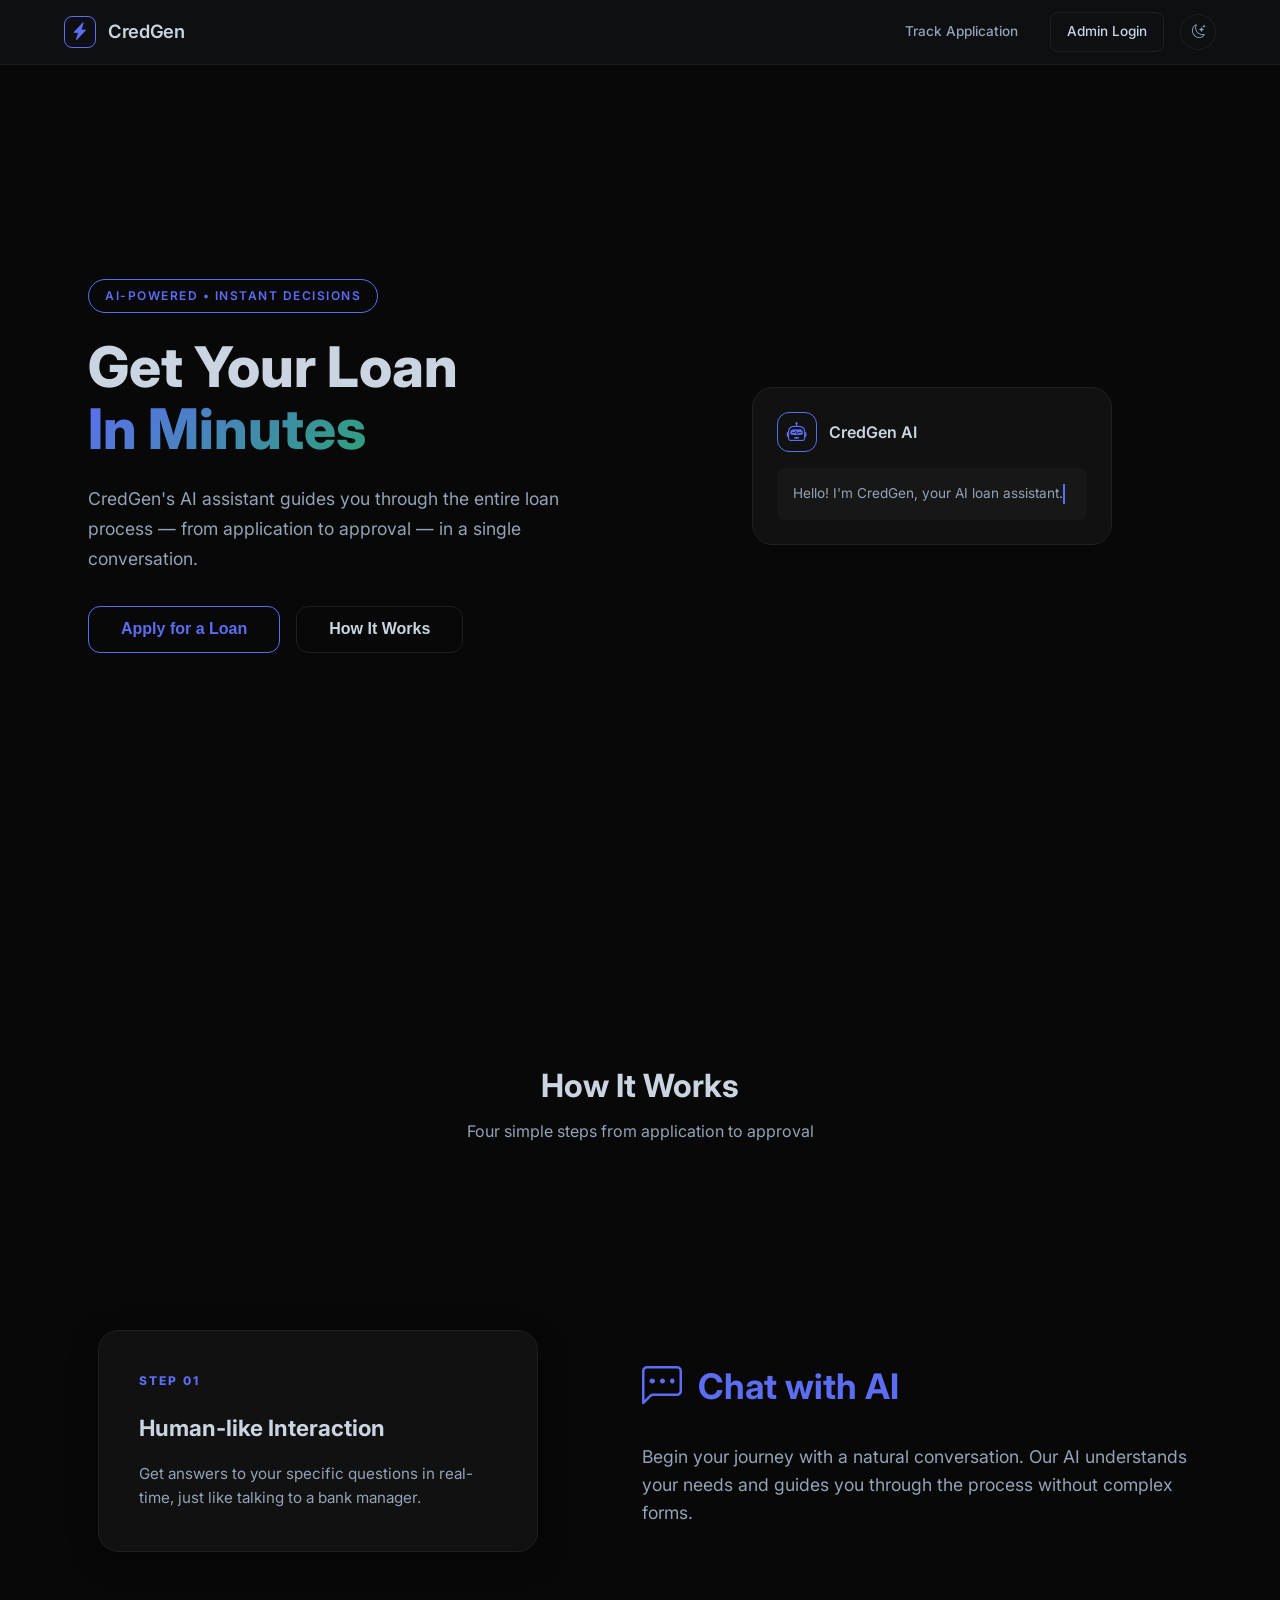
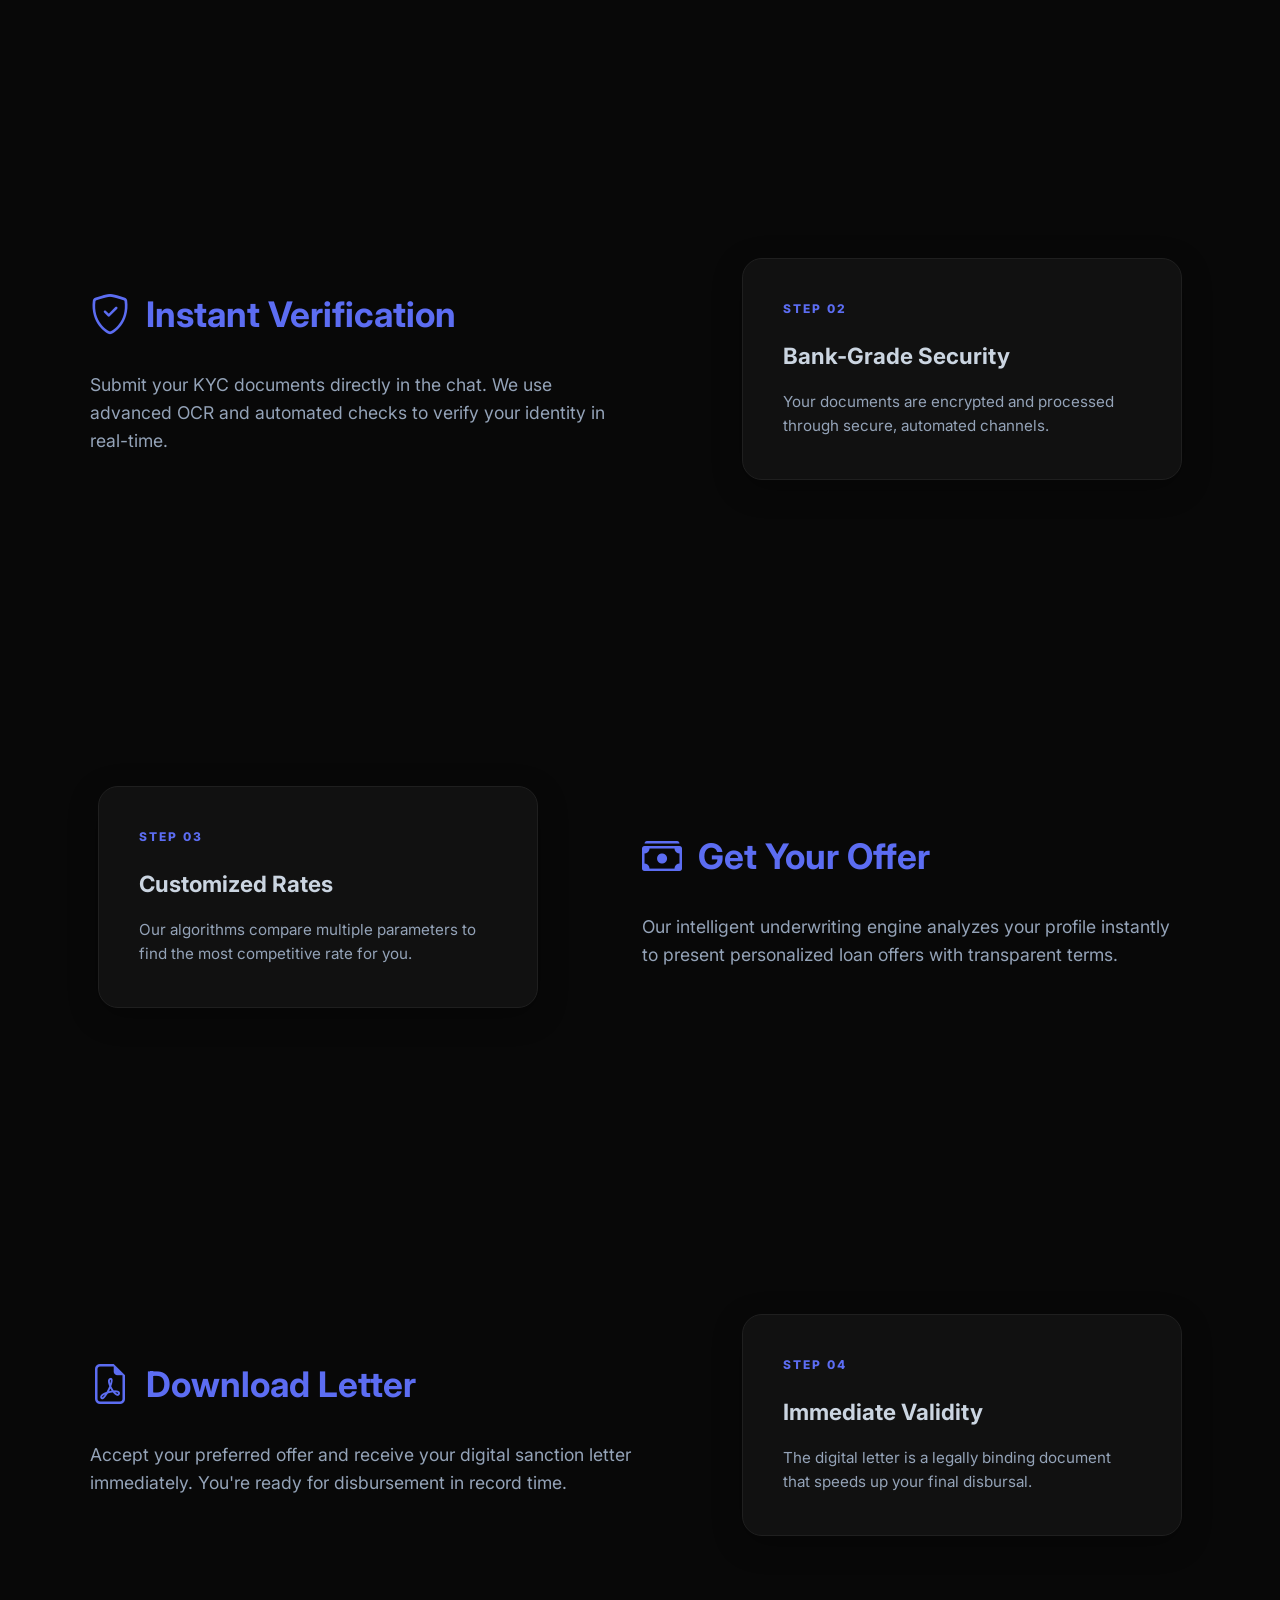
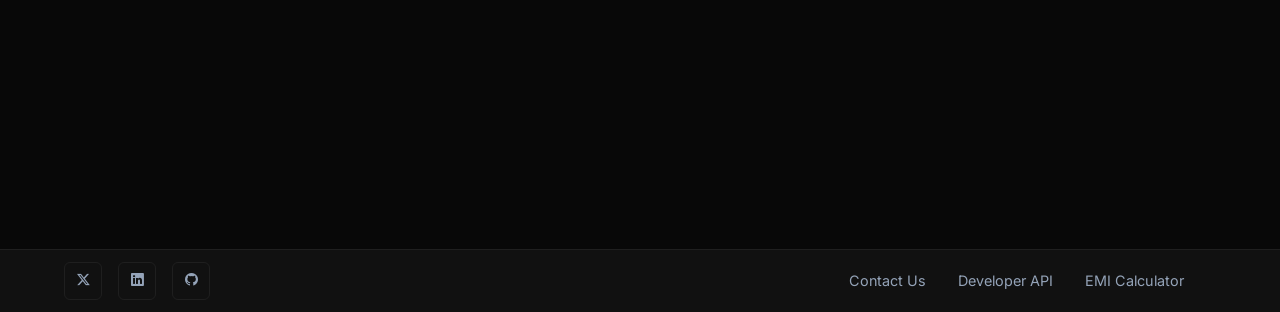
==== commit 9e7c60f3: "frontend changes and other refinements" ====
--- a/frontend/index.html
+++ b/frontend/index.html
@@ -1,252 +1,360 @@
 <!DOCTYPE html>
 <html lang="en">
+
 <head>
     <meta charset="UTF-8">
     <meta name="viewport" content="width=device-width, initial-scale=1.0">
-    <meta name="description" content="CredGen AI — Apply for a personal loan in minutes with our intelligent AI assistant.">
+    <meta name="description"
+        content="CredGen AI — Apply for a personal loan in minutes with our intelligent AI assistant.">
     <title>CredGen AI — Smart Loan Assistant</title>
     <link rel="preconnect" href="https://fonts.googleapis.com">
-    <link href="https://fonts.googleapis.com/css2?family=Inter:wght@300;400;500;600;700;800&display=swap" rel="stylesheet">
+    <link href="https://fonts.googleapis.com/css2?family=Inter:wght@300;400;500;600;700;800&display=swap"
+        rel="stylesheet">
+    <link rel="stylesheet" href="https://cdn.jsdelivr.net/npm/bootstrap-icons@1.11.3/font/bootstrap-icons.min.css">
     <link rel="stylesheet" href="styles.css">
+    <script>
+        // Force Initial Theme to Dark First Concept (since we handle it globally anyway via OS/preferences, 
+        // but the system defaults to dark now unless overridden in localStorage)
+        const savedTheme = localStorage.getItem('credgen_theme');
+        if (savedTheme === 'light') {
+            document.documentElement.setAttribute('data-theme', 'light');
+        }
+    </script>
 </head>
+
 <body>
 
-<!-- ════════════════════════════════════════════════════════════════════
+    <!-- ════════════════════════════════════════════════════════════════════
      SECTION 1 — LANDING PAGE
      ════════════════════════════════════════════════════════════════════ -->
-<div id="landing-page">
-
-    <!-- NAVBAR -->
-    <nav class="navbar" id="navbar">
-        <div class="nav-brand">
-            <span class="nav-logo">CG</span>
-            <span class="nav-title">CredGen</span>
-        </div>
-        <div class="nav-links">
-            <a href="/status" class="nav-link" id="nav-track">Track Application</a>
-            <a href="/admin/login" class="nav-link nav-link-outline" id="nav-admin">Admin Login</a>
-        </div>
-    </nav>
-
-    <!-- HERO -->
-    <section class="hero" id="hero-section">
-        <div class="hero-content">
-            <span class="hero-badge">AI-Powered • Instant Decisions</span>
-            <h1 class="hero-title">Get Your Loan<br><span class="hero-highlight">In Minutes</span></h1>
-            <p class="hero-subtitle">CredGen's AI assistant guides you through the entire loan process — from application to approval — in a single conversation.</p>
-            <div class="hero-actions">
-                <button class="btn-primary btn-glow" id="cta-apply" onclick="startApplication()">
-                    Apply for a Loan
-                    <span class="btn-arrow">→</span>
-                </button>
-                <button class="btn-secondary" id="cta-learn" onclick="document.getElementById('how-it-works').scrollIntoView({behavior:'smooth'})">
-                    How It Works
-                </button>
-            </div>
-        </div>
-        <div class="hero-visual">
-            <div class="hero-card">
-                <div class="hero-card-header">
-                    <div class="hero-avatar">CG</div>
-                    <span>CredGen AI</span>
-                </div>
-                <div class="hero-card-body">
-                    <p class="typing-text">Hello! I'm CredGen, your AI loan assistant. Let's get you the best loan offer today...</p>
-                </div>
-            </div>
-        </div>
-    </section>
-
-    <!-- HOW IT WORKS -->
-    <section class="section" id="how-it-works">
-        <h2 class="section-title">How It Works</h2>
-        <p class="section-subtitle">Four simple steps from application to approval</p>
-        <div class="steps-grid">
-            <div class="step-card">
-                <div class="step-number">01</div>
-                <div class="step-icon">💬</div>
-                <h3>Chat with AI</h3>
-                <p>Tell us about your loan needs in a natural conversation.</p>
-            </div>
-            <div class="step-card">
-                <div class="step-number">02</div>
-                <div class="step-icon">🔍</div>
-                <h3>Instant Verification</h3>
-                <p>We verify your KYC and check your eligibility in seconds.</p>
-            </div>
-            <div class="step-card">
-                <div class="step-number">03</div>
-                <div class="step-icon">💰</div>
-                <h3>Get Your Offer</h3>
-                <p>Receive a personalized loan offer with the best rates.</p>
-            </div>
-            <div class="step-card">
-                <div class="step-number">04</div>
-                <div class="step-icon">📄</div>
-                <h3>Download Letter</h3>
-                <p>Accept and download your sanction letter instantly.</p>
-            </div>
-        </div>
-    </section>
-
-    <!-- STATS -->
-    <section class="stats-bar">
-        <div class="stat"><span class="stat-value">₹50Cr+</span><span class="stat-label">Loans Sanctioned</span></div>
-        <div class="stat"><span class="stat-value">10K+</span><span class="stat-label">Happy Customers</span></div>
-        <div class="stat"><span class="stat-value">< 5 min</span><span class="stat-label">Avg. Decision Time</span></div>
-        <div class="stat"><span class="stat-value">99.9%</span><span class="stat-label">Uptime</span></div>
-    </section>
-</div>
-
-<!-- ════════════════════════════════════════════════════════════════════
+    <div id="landing-page">
+
+        <!-- NAVBAR -->
+        <nav class="navbar" id="navbar">
+            <div class="nav-brand">
+                <div class="nav-logo">
+                    <i class="bi bi-lightning-charge-fill"></i>
+                </div>
+                <span class="nav-title">CredGen</span>
+            </div>
+            <button class="menu-toggle" id="menu-toggle" onclick="toggleMenu()" aria-label="Toggle Menu">
+                <i class="bi bi-list"></i>
+            </button>
+            <div class="nav-links" id="nav-links">
+                <a href="/status" class="nav-link" id="nav-track">Track Application</a>
+                <a href="/admin/login" class="nav-link nav-link-outline" id="nav-admin">Admin Login</a>
+                <button class="theme-toggle-btn" id="theme-toggle" onclick="toggleTheme()" aria-label="Toggle Theme">
+                    <i class="bi bi-moon-stars"></i>
+                </button>
+            </div>
+        </nav>
+
+        <!-- HERO -->
+        <section class="hero" id="hero-section">
+            <div class="hero-content">
+                <span class="hero-badge">AI-Powered • Instant Decisions</span>
+                <h1 class="hero-title">Get Your Loan<br><span class="hero-highlight">In Minutes</span></h1>
+                <p class="hero-subtitle">CredGen's AI assistant guides you through the entire loan process — from
+                    application to approval — in a single conversation.</p>
+                <div class="hero-actions">
+                    <button class="btn-primary btn-glow" id="cta-apply" onclick="startApplication()">
+                        Apply for a Loan
+                    </button>
+                    <button class="btn-secondary" id="cta-learn"
+                        onclick="document.getElementById('how-it-works').scrollIntoView({behavior:'smooth'})">
+                        How It Works
+                    </button>
+                </div>
+            </div>
+            <div class="hero-visual">
+                <div class="hero-card">
+                    <div class="hero-card-header">
+                        <div class="hero-avatar">
+                            <i class="bi bi-robot"></i>
+                        </div>
+                        <span>CredGen AI</span>
+                    </div>
+                    <div class="hero-card-body">
+                        <p class="typing-text">Hello! I'm CredGen, your AI loan assistant.</p>
+                    </div>
+                </div>
+            </div>
+        </section>
+
+        <!-- HOW IT WORKS -->
+        <section class="section" id="how-it-works">
+            <h2 class="section-title">How It Works</h2>
+            <p class="section-subtitle">Four simple steps from application to approval</p>
+            
+            <div class="steps-flow">
+                <!-- STEP 1 -->
+                <div class="step-row">
+                    <div class="step-visual">
+                        <div class="insight-card">
+                            <div class="insight-label">Step 01 </div>
+                            <div class="insight-title">Human-like Interaction</div>
+                            <p>Get answers to your specific questions in real-time, just like talking to a bank manager.</p>
+                        </div>
+                    </div>
+                    <div class="step-text">
+                        <h3><i class="bi bi-chat-left-dots"></i> Chat with AI</h3>
+                        <p>Begin your journey with a natural conversation. Our AI understands your needs and guides you through the process without complex forms.</p>
+                    </div>
+                </div>
+
+                <!-- STEP 2 -->
+                <div class="step-row reverse">
+                    <div class="step-visual">
+                        <div class="insight-card">
+                            <div class="insight-label">Step 02 </div>
+                            <div class="insight-title">Bank-Grade Security</div>
+                            <p>Your documents are encrypted and processed through secure, automated channels.</p>
+                        </div>
+                    </div>
+                    <div class="step-text">
+                        <h3><i class="bi bi-shield-check"></i> Instant Verification</h3>
+                        <p>Submit your KYC documents directly in the chat. We use advanced OCR and automated checks to verify your identity in real-time.</p>
+                    </div>
+                </div>
+
+                <!-- STEP 3 -->
+                <div class="step-row">
+                    <div class="step-visual">
+                        <div class="insight-card">
+                            <div class="insight-label">Step 03 </div>
+                            <div class="insight-title">Customized Rates</div>
+                            <p>Our algorithms compare multiple parameters to find the most competitive rate for you.</p>
+                        </div>
+                    </div>
+                    <div class="step-text">
+                        <h3><i class="bi bi-cash-stack"></i> Get Your Offer</h3>
+                        <p>Our intelligent underwriting engine analyzes your profile instantly to present personalized loan offers with transparent terms.</p>
+                    </div>
+                </div>
+
+                <!-- STEP 4 -->
+                <div class="step-row reverse">
+                    <div class="step-visual">
+                        <div class="insight-card">
+                            <div class="insight-label">Step 04 </div>
+                            <div class="insight-title">Immediate Validity</div>
+                            <p>The digital letter is a legally binding document that speeds up your final disbursal.</p>
+                        </div>
+                    </div>
+                    <div class="step-text">
+                        <h3><i class="bi bi-file-earmark-pdf"></i> Download Letter</h3>
+                        <p>Accept your preferred offer and receive your digital sanction letter immediately. You're ready for disbursement in record time.</p>
+                    </div>
+                </div>
+            </div>
+        </section>
+        
+        <!-- FOOTER -->
+        <footer class="footer">
+            <div class="footer-container">
+                <div class="footer-socials">
+                    <a href="#" aria-label="Twitter"><i class="bi bi-twitter-x"></i></a>
+                    <a href="#" aria-label="LinkedIn"><i class="bi bi-linkedin"></i></a>
+                    <a href="#" aria-label="GitHub"><i class="bi bi-github"></i></a>
+                </div>
+                
+                <div class="footer-links">
+                    <div class="footer-col">
+                        <a href="#">Contact Us</a>
+                        <a href="#">Developer API</a>
+                        <a href="#">EMI Calculator</a>
+                    </div>
+                </div>
+            </div>
+
+        </footer>
+
+    </div>
+
+    <!-- ════════════════════════════════════════════════════════════════════
      SECTION 2 — CHAT APPLICATION
      ════════════════════════════════════════════════════════════════════ -->
-<div id="chat-app" class="chat-app hidden" style="display:none">
-
-    <!-- TOP BAR -->
-    <div class="chat-topbar">
-        <button class="btn-icon" id="btn-back" onclick="backToLanding()" title="Back to Home">
-            ← Back
-        </button>
-        <div class="topbar-center">
-            <span class="topbar-logo">CG</span>
-            <span class="topbar-title">CredGen AI</span>
-            <span class="topbar-status" id="topbar-status">Online</span>
-        </div>
-        <div class="topbar-actions">
-            <button class="btn-icon" id="btn-theme" onclick="toggleTheme()" title="Toggle Theme">🌙</button>
-        </div>
+    <div id="chat-app" class="chat-app hidden" style="display:none">
+
+        <!-- TOP BAR -->
+        <div class="chat-topbar">
+            <button class="btn-icon" id="btn-back" onclick="backToLanding()" title="Back to Home">
+                <i class="bi bi-chevron-left"></i> Back
+            </button>
+            <div class="topbar-center">
+                <div class="topbar-logo">
+                    <i class="bi bi-lightning-charge-fill"></i>
+                </div>
+                <span class="topbar-title">CredGen AI</span>
+                <span class="topbar-status" id="topbar-status">Online</span>
+            </div>
+            <div class="topbar-actions">
+                <button class="btn-icon mobile-only" id="btn-context-toggle" onclick="toggleContextPanel()" title="Show Details">
+                    <i class="bi bi-info-circle"></i>
+                </button>
+                <button class="btn-icon" id="btn-theme" onclick="toggleTheme()" title="Toggle Theme">
+                    <i class="bi bi-moon-stars"></i>
+                </button>
+            </div>
+        </div>
+
+        <!-- PROGRESS TRACKER -->
+        <div class="progress-tracker" id="progress-tracker">
+            <div class="tracker-step active" data-step="0">
+                <div class="step-circle">1</div>
+                <span class="step-label">Details</span>
+            </div>
+            <div class="tracker-line"></div>
+            <div class="tracker-step" data-step="1">
+                <div class="step-circle">2</div>
+                <span class="step-label">KYC</span>
+            </div>
+            <div class="tracker-line"></div>
+            <div class="tracker-step" data-step="2">
+                <div class="step-circle">3</div>
+                <span class="step-label">Verification</span>
+            </div>
+            <div class="tracker-line"></div>
+            <div class="tracker-step" data-step="3">
+                <div class="step-circle">4</div>
+                <span class="step-label">Underwriting</span>
+            </div>
+            <div class="tracker-line"></div>
+            <div class="tracker-step" data-step="4">
+                <div class="step-circle">5</div>
+                <span class="step-label">Offer</span>
+            </div>
+            <div class="tracker-line"></div>
+            <div class="tracker-step" data-step="5">
+                <div class="step-circle">6</div>
+                <span class="step-label">Done</span>
+            </div>
+        </div>
+
+        <!-- MAIN CHAT LAYOUT -->
+        <div class="chat-layout">
+
+            <!-- CHAT MESSAGES -->
+            <div class="chat-main">
+                <div class="messages-container" id="messages-container">
+                    <!-- Messages rendered by JS -->
+                </div>
+
+                <!-- TYPING INDICATOR -->
+                <div class="typing-indicator hidden" id="typing-indicator">
+                    <div class="typing-avatar">
+                        <i class="bi bi-robot"></i>
+                    </div>
+                    <div class="typing-dots">
+                        <span></span><span></span><span></span>
+                    </div>
+                </div>
+
+                <!-- SUGGESTION CHIPS -->
+                <div class="chips-container hidden" id="chips-container">
+                    <!-- Chips rendered by JS -->
+                </div>
+            </div>
+
+            <!-- CONTEXT PANEL (RIGHT) -->
+            <aside class="context-panel" id="context-panel">
+                <div class="panel-header">
+                    <h3 id="panel-title">Application Progress</h3>
+                </div>
+                <div class="panel-body" id="panel-body">
+                    <!-- Dynamic content filled by JS -->
+                    <div class="panel-placeholder">
+                        <p>Your application details will appear here as we collect information.</p>
+                    </div>
+                </div>
+            </aside>
+        </div>
+
+        <!-- INPUT AREA -->
+        <div class="input-area" id="input-area">
+            <div class="input-wrapper">
+                <input type="file" id="file-input" class="hidden" multiple accept=".pdf,.png,.jpg,.jpeg">
+                <button class="btn-icon attach-btn" id="btn-attach"
+                    onclick="document.getElementById('file-input').click()" title="Attach Document">
+                    <i class="bi bi-plus-lg"></i>
+                </button>
+                <textarea id="user-input" class="user-input" placeholder="Type your message..." rows="1"
+                    maxlength="1000"></textarea>
+                <span class="char-counter" id="char-counter">0/1000</span>
+                <button class="btn-send" id="btn-send" onclick="sendMessage()" title="Send">
+                    <i class="bi bi-send-fill"></i>
+                </button>
+            </div>
+            <div class="input-extras">
+                <button class="btn-text" id="btn-calc" onclick="toggleCalculator()">Calculator</button>
+                <div class="input-hint hidden" id="input-hint"></div>
+            </div>
+        </div>
+
+        <!-- EMI CALCULATOR (HIDDEN BY DEFAULT) -->
+        <div class="calculator-panel hidden" id="calculator-panel">
+            <div class="calc-header">
+                <h4>EMI Calculator</h4>
+                <button class="btn-icon" onclick="toggleCalculator()">
+                    <i class="bi bi-x-lg"></i>
+                </button>
+            </div>
+            <div class="calc-body">
+                <div class="calc-field">
+                    <label>Loan Amount: ₹<span id="calc-amount-val">5,00,000</span></label>
+                    <input type="range" id="calc-amount" min="50000" max="5000000" step="10000" value="500000">
+                </div>
+                <div class="calc-field">
+                    <label>Interest Rate: <span id="calc-rate-val">12.0</span>%</label>
+                    <input type="range" id="calc-rate" min="8" max="24" step="0.5" value="12">
+                </div>
+                <div class="calc-field">
+                    <label>Tenure: <span id="calc-tenure-val">36</span> months</label>
+                    <input type="range" id="calc-tenure" min="12" max="60" step="6" value="36">
+                </div>
+                <div class="calc-result">
+                    <div class="calc-emi">
+                        <span>Monthly EMI</span>
+                        <strong id="calc-emi">₹0</strong>
+                    </div>
+                    <div class="calc-total">
+                        <span>Total Payable</span>
+                        <strong id="calc-total">₹0</strong>
+                    </div>
+                    <div class="calc-interest">
+                        <span>Total Interest</span>
+                        <strong id="calc-interest">₹0</strong>
+                    </div>
+                </div>
+            </div>
+        </div>
+
     </div>
 
-    <!-- PROGRESS TRACKER -->
-    <div class="progress-tracker" id="progress-tracker">
-        <div class="tracker-step active" data-step="0">
-            <div class="step-circle">1</div>
-            <span class="step-label">Details</span>
-        </div>
-        <div class="tracker-line"></div>
-        <div class="tracker-step" data-step="1">
-            <div class="step-circle">2</div>
-            <span class="step-label">KYC</span>
-        </div>
-        <div class="tracker-line"></div>
-        <div class="tracker-step" data-step="2">
-            <div class="step-circle">3</div>
-            <span class="step-label">Verification</span>
-        </div>
-        <div class="tracker-line"></div>
-        <div class="tracker-step" data-step="3">
-            <div class="step-circle">4</div>
-            <span class="step-label">Underwriting</span>
-        </div>
-        <div class="tracker-line"></div>
-        <div class="tracker-step" data-step="4">
-            <div class="step-circle">5</div>
-            <span class="step-label">Offer</span>
-        </div>
-        <div class="tracker-line"></div>
-        <div class="tracker-step" data-step="5">
-            <div class="step-circle">6</div>
-            <span class="step-label">Done</span>
-        </div>
-    </div>
-
-    <!-- MAIN CHAT LAYOUT -->
-    <div class="chat-layout">
-
-        <!-- CHAT MESSAGES -->
-        <div class="chat-main">
-            <div class="messages-container" id="messages-container">
-                <!-- Messages rendered by JS -->
-            </div>
-
-            <!-- TYPING INDICATOR -->
-            <div class="typing-indicator hidden" id="typing-indicator">
-                <div class="typing-avatar">CG</div>
-                <div class="typing-dots">
-                    <span></span><span></span><span></span>
-                </div>
-            </div>
-
-            <!-- SUGGESTION CHIPS -->
-            <div class="chips-container hidden" id="chips-container">
-                <!-- Chips rendered by JS -->
-            </div>
-        </div>
-
-        <!-- CONTEXT PANEL (RIGHT) -->
-        <aside class="context-panel" id="context-panel">
-            <div class="panel-header">
-                <h3 id="panel-title">Application Progress</h3>
-            </div>
-            <div class="panel-body" id="panel-body">
-                <!-- Dynamic content filled by JS -->
-                <div class="panel-placeholder">
-                    <p>Your application details will appear here as we collect information.</p>
-                </div>
-            </div>
-        </aside>
-    </div>
-
-    <!-- INPUT AREA -->
-    <div class="input-area" id="input-area">
-        <div class="input-wrapper">
-            <button class="btn-icon attach-btn" id="btn-attach" title="Attach Document">📎</button>
-            <textarea id="user-input" class="user-input" placeholder="Type your message..." rows="1"
-                      maxlength="1000"></textarea>
-            <span class="char-counter" id="char-counter">0/1000</span>
-            <button class="btn-send" id="btn-send" onclick="sendMessage()" title="Send">
-                <svg width="20" height="20" viewBox="0 0 24 24" fill="none" stroke="currentColor"
-                     stroke-width="2" stroke-linecap="round" stroke-linejoin="round">
-                    <line x1="22" y1="2" x2="11" y2="13"></line>
-                    <polygon points="22 2 15 22 11 13 2 9 22 2"></polygon>
-                </svg>
-            </button>
-        </div>
-        <div class="input-extras">
-            <button class="btn-text" id="btn-calc" onclick="toggleCalculator()">₹ Calculator</button>
-            <div class="input-hint hidden" id="input-hint"></div>
-        </div>
-    </div>
-
-    <!-- EMI CALCULATOR (HIDDEN BY DEFAULT) -->
-    <div class="calculator-panel hidden" id="calculator-panel">
-        <div class="calc-header">
-            <h4>EMI Calculator</h4>
-            <button class="btn-icon" onclick="toggleCalculator()">✕</button>
-        </div>
-        <div class="calc-body">
-            <div class="calc-field">
-                <label>Loan Amount: ₹<span id="calc-amount-val">5,00,000</span></label>
-                <input type="range" id="calc-amount" min="50000" max="5000000" step="10000" value="500000">
-            </div>
-            <div class="calc-field">
-                <label>Interest Rate: <span id="calc-rate-val">12.0</span>%</label>
-                <input type="range" id="calc-rate" min="8" max="24" step="0.5" value="12">
-            </div>
-            <div class="calc-field">
-                <label>Tenure: <span id="calc-tenure-val">36</span> months</label>
-                <input type="range" id="calc-tenure" min="12" max="60" step="6" value="36">
-            </div>
-            <div class="calc-result">
-                <div class="calc-emi">
-                    <span>Monthly EMI</span>
-                    <strong id="calc-emi">₹0</strong>
-                </div>
-                <div class="calc-total">
-                    <span>Total Payable</span>
-                    <strong id="calc-total">₹0</strong>
-                </div>
-                <div class="calc-interest">
-                    <span>Total Interest</span>
-                    <strong id="calc-interest">₹0</strong>
-                </div>
-            </div>
-        </div>
-    </div>
-
-</div>
-
-<script src="chat.js"></script>
+    <script>
+        function toggleMenu() {
+            const nav = document.getElementById('nav-links');
+            const icon = document.querySelector('.menu-toggle i');
+            nav.classList.toggle('active');
+            
+            if (nav.classList.contains('active')) {
+                icon.classList.remove('bi-list');
+                icon.classList.add('bi-x-lg');
+            } else {
+                icon.classList.remove('bi-x-lg');
+                icon.classList.add('bi-list');
+            }
+        }
+        
+        // Close menu when clicking link
+        document.querySelectorAll('.nav-link').forEach(link => {
+            link.addEventListener('click', () => {
+                const nav = document.getElementById('nav-links');
+                if (nav.classList.contains('active')) toggleMenu();
+            });
+        });
+    </script>
+    <script src="chat.js"></script>
 </body>
-</html>
+
+</html>
--- a/frontend/styles.css
+++ b/frontend/styles.css
@@ -2,79 +2,99 @@
    CREDGEN — DESIGN SYSTEM
    ═══════════════════════════════════════════════════════════════ */
 
-/* ─── TOKENS (Light) ──────────────────────────────────────────── */
+/* ─── TOKENS (Dark First) ──────────────────────────────────────────── */
 :root {
-    --bg:            #f8fafc;
-    --bg-card:       #ffffff;
-    --bg-panel:      #f1f5f9;
-    --bg-input:      #ffffff;
-    --text:          #1e293b;
-    --text-secondary:#64748b;
-    --text-muted:    #94a3b8;
-    --border:        #e2e8f0;
-    --border-focus:  #6366f1;
-
-    --primary:       #6366f1;
-    --primary-dark:  #4f46e5;
-    --primary-light: #e0e7ff;
-    --accent:        #10b981;
-    --accent-light:  #d1fae5;
-    --danger:        #ef4444;
-    --warning:       #f59e0b;
-
-    --brand-blue:    #1a3a5c;
-    --brand-light:   #e8f0fe;
-    --gold:          #c9a84c;
-
-    --radius:        12px;
-    --radius-sm:     8px;
-    --radius-lg:     20px;
-    --shadow:        0 1px 3px rgba(0,0,0,.06), 0 1px 2px rgba(0,0,0,.04);
-    --shadow-md:     0 4px 12px rgba(0,0,0,.08);
-    --shadow-lg:     0 10px 30px rgba(0,0,0,.12);
-
-    --font:          'Inter', -apple-system, BlinkMacSystemFont, sans-serif;
-    --transition:    all 0.25s cubic-bezier(.4,0,.2,1);
-}
-
-/* ─── TOKENS (Dark) ───────────────────────────────────────────── */
-[data-theme="dark"] {
-    --bg:            #0f172a;
-    --bg-card:       #1e293b;
-    --bg-panel:      #1e293b;
-    --bg-input:      #334155;
-    --text:          #f1f5f9;
-    --text-secondary:#94a3b8;
-    --text-muted:    #64748b;
-    --border:        #334155;
-    --border-focus:  #818cf8;
-
-    --primary:       #818cf8;
-    --primary-dark:  #6366f1;
-    --primary-light: #312e81;
-    --accent:        #34d399;
-    --accent-light:  #064e3b;
-
-    --shadow:        0 1px 3px rgba(0,0,0,.3);
-    --shadow-md:     0 4px 12px rgba(0,0,0,.4);
-    --shadow-lg:     0 10px 30px rgba(0,0,0,.5);
+    --bg: #080808;
+    --bg-card: #111111;
+    --bg-panel: #171717;
+    --bg-input: #1c1c1c;
+    --text: #cbd5e1;
+    --text-secondary: #94a3b8;
+    --text-muted: #64748b;
+    --border: #1f1f1f;
+    --border-focus: #5c6df2;
+
+    --primary: #5c6df2;
+    --primary-dark: #4a59d8;
+    --primary-light: #1e2440;
+    --accent: #2da179;
+    --accent-light: #162d26;
+    --danger: #ef4444;
+    --warning: #f59e0b;
+
+    --radius: 12px;
+    --radius-sm: 8px;
+    --radius-lg: 20px;
+    --shadow: 0 4px 20px rgba(0, 0, 0, 0.2);
+    --shadow-md: 0 8px 30px rgba(0, 0, 0, 0.3);
+    --shadow-lg: 0 12px 40px rgba(0, 0, 0, 0.4);
+
+    --font: 'Inter', -apple-system, BlinkMacSystemFont, sans-serif;
+    --transition: all 0.25s cubic-bezier(.4, 0, .2, 1);
+}
+
+/* ─── TOKENS (Light) ───────────────────────────────────────────── */
+[data-theme="light"] {
+    --bg: #f8fafc;
+    --bg-card: #ffffff;
+    --bg-panel: #f1f5f9;
+    --bg-input: #ffffff;
+    --text: #0f172a;
+    --text-secondary: #334155;
+    --text-muted: #64748b;
+    --border: #e2e8f0;
+    --border-focus: #3b82f6;
+
+    --primary: #3b82f6;
+    --primary-dark: #2563eb;
+    --primary-light: #eff6ff;
+    --accent: #10b981;
+    --accent-light: #ecfdf5;
+
+    --shadow: 0 4px 12px rgba(0, 0, 0, 0.05);
+    --shadow-md: 0 8px 24px rgba(0, 0, 0, 0.08);
+    --shadow-lg: 0 12px 36px rgba(0, 0, 0, 0.1);
 }
 
 /* ─── RESET & BASE ────────────────────────────────────────────── */
-*, *::before, *::after { box-sizing: border-box; margin: 0; padding: 0; }
-
-html { scroll-behavior: smooth; }
-
+*,
+*::before,
+*::after {
+    box-sizing: border-box;
+    margin: 0;
+    padding: 0;
+}
+
+html {
+    scroll-behavior: smooth;
+}
+
+/* ─── SCROLLBARS (Hidden Globally) ────────────────────────── */
+::-webkit-scrollbar {
+    display: none;
+}
+
+html,
 body {
+    scrollbar-width: none;
+    /* Firefox */
+    -ms-overflow-style: none;
+    /* IE/Edge */
+    overflow-x: hidden;
     font-family: var(--font);
     background: var(--bg);
     color: var(--text);
     line-height: 1.6;
     -webkit-font-smoothing: antialiased;
-    overflow-x: hidden;
-}
-
-.hidden { display: none !important; }
+}
+
+.hidden {
+    display: none !important;
+}
+
+.mobile-only {
+    display: none !important;
+}
 
 /* ═══════════════════════════════════════════════════════════════
    LANDING PAGE
@@ -85,44 +105,121 @@
     display: flex;
     justify-content: space-between;
     align-items: center;
-    padding: 1rem 3rem;
+    padding: 0.75rem 4rem;
     position: fixed;
-    top: 0; left: 0; right: 0;
-    z-index: 100;
-    background: rgba(248, 250, 252, 0.85);
-    backdrop-filter: blur(12px);
+    top: 0;
+    left: 0;
+    right: 0;
+    z-index: 1000;
+    background: rgba(15, 17, 21, 0.85);
+    backdrop-filter: saturate(180%) blur(20px);
+    border-bottom: 1px solid rgba(255, 255, 255, 0.05);
+}
+
+[data-theme="light"] .navbar {
+    background: rgba(255, 255, 255, 0.85);
     border-bottom: 1px solid var(--border);
 }
-[data-theme="dark"] .navbar { background: rgba(15,23,42,.85); }
-
-.nav-brand { display: flex; align-items: center; gap: .75rem; }
+
+
+.nav-brand {
+    display: flex;
+    align-items: center;
+    gap: .75rem;
+}
+
 .nav-logo {
-    width: 36px; height: 36px;
-    background: linear-gradient(135deg, var(--primary), var(--primary-dark));
-    color: white;
+    width: 32px;
+    height: 32px;
+    background: transparent;
+    border: 1px solid var(--primary);
+    color: var(--primary);
     font-weight: 800;
-    font-size: .85rem;
-    border-radius: 10px;
-    display: grid; place-items: center;
-}
-.nav-title { font-weight: 700; font-size: 1.2rem; color: var(--text); }
-
-.nav-links { display: flex; gap: 1rem; align-items: center; }
+    font-size: 1.1rem;
+    border-radius: 8px;
+    display: flex;
+    align-items: center;
+    justify-content: center;
+}
+
+.menu-toggle {
+    display: none;
+    background: transparent;
+    border: none;
+    color: var(--text);
+    font-size: 1.75rem;
+    cursor: pointer;
+    z-index: 1001;
+    transition: var(--transition);
+}
+
+.nav-title {
+    font-weight: 600;
+    font-size: 1.15rem;
+    letter-spacing: -0.02em;
+    color: var(--text);
+}
+
+.nav-links {
+    display: flex;
+    gap: 1rem;
+    align-items: center;
+}
+
 .nav-link {
+    font-size: 0.85rem;
+    font-weight: 500;
+    color: var(--text-secondary);
     text-decoration: none;
-    font-weight: 500;
-    font-size: .9rem;
+    transition: var(--transition);
+    padding: 0.5rem 1rem;
+    border-radius: var(--radius-sm);
+}
+
+.nav-link:hover {
+    color: var(--text);
+    background: rgba(255, 255, 255, 0.05);
+}
+
+[data-theme="light"] .nav-link:hover {
+    background: rgba(0, 0, 0, 0.05);
+}
+
+.nav-link-outline {
+    border: 1px solid var(--border);
+    color: var(--text);
+}
+
+.nav-link-outline:hover {
+    border-color: var(--primary);
+    background: var(--primary-light);
+    color: var(--primary);
+}
+
+.theme-toggle-btn {
+    display: flex;
+    align-items: center;
+    justify-content: center;
+    width: 36px;
+    height: 36px;
+    border-radius: 50%;
+    border: 1px solid var(--border);
+    background: transparent;
     color: var(--text-secondary);
-    padding: .5rem 1rem;
-    border-radius: var(--radius-sm);
-    transition: var(--transition);
-}
-.nav-link:hover { color: var(--primary); background: var(--primary-light); }
-.nav-link-outline {
-    border: 1.5px solid var(--border);
-    color: var(--text);
-}
-.nav-link-outline:hover { border-color: var(--primary); color: var(--primary); background: var(--primary-light); }
+    cursor: pointer;
+    transition: var(--transition);
+    padding: 0;
+}
+
+.theme-toggle-btn:hover {
+    border-color: var(--primary);
+    color: var(--primary);
+    background: var(--primary-light);
+}
+
+[data-theme="light"] .theme-toggle-btn {
+    color: var(--primary);
+}
 
 /* ─── HERO ────────────────────────────────────────────────────── */
 .hero {
@@ -136,7 +233,10 @@
     margin: 0 auto;
 }
 
-.hero-content { flex: 1; max-width: 560px; }
+.hero-content {
+    flex: 1;
+    max-width: 560px;
+}
 
 .hero-badge {
     display: inline-block;
@@ -145,7 +245,8 @@
     text-transform: uppercase;
     letter-spacing: 1.5px;
     color: var(--primary);
-    background: var(--primary-light);
+    border: 1px solid var(--primary);
+    /* background: var(--primary-light); */
     padding: .4rem 1rem;
     border-radius: 100px;
     margin-bottom: 1.5rem;
@@ -158,6 +259,7 @@
     color: var(--text);
     margin-bottom: 1.5rem;
 }
+
 .hero-highlight {
     background: linear-gradient(135deg, var(--primary), var(--accent));
     -webkit-background-clip: text;
@@ -172,30 +274,54 @@
     margin-bottom: 2rem;
 }
 
-.hero-actions { display: flex; gap: 1rem; flex-wrap: wrap; }
+.hero-actions {
+    display: flex;
+    gap: 1rem;
+    flex-wrap: wrap;
+}
 
 /* ─── BUTTONS ─────────────────────────────────────────────────── */
 .btn-primary {
-    display: inline-flex; align-items: center; gap: .5rem;
+    display: inline-flex;
+    align-items: center;
+    gap: .5rem;
     padding: .85rem 2rem;
-    background: linear-gradient(135deg, var(--primary), var(--primary-dark));
-    color: white;
+    background: transparent;
+    border: 1.5px solid var(--primary);
+    color: var(--primary);
     font-weight: 600;
     font-size: 1rem;
-    border: none;
     border-radius: var(--radius);
     cursor: pointer;
     transition: var(--transition);
-    box-shadow: 0 4px 15px rgba(99,102,241,.35);
-}
-.btn-primary:hover { transform: translateY(-2px); box-shadow: 0 6px 20px rgba(99,102,241,.45); }
-.btn-glow { animation: glow 2s ease-in-out infinite alternate; }
+    box-shadow: none;
+}
+
+.btn-primary:hover {
+    background: var(--primary-light);
+}
+
+.btn-glow {
+    animation: none;
+}
+
 @keyframes glow {
-    from { box-shadow: 0 4px 15px rgba(99,102,241,.35); }
-    to   { box-shadow: 0 4px 25px rgba(99,102,241,.55); }
-}
-.btn-arrow { transition: transform .2s; }
-.btn-primary:hover .btn-arrow { transform: translateX(4px); }
+    from {
+        box-shadow: none;
+    }
+
+    to {
+        box-shadow: none;
+    }
+}
+
+.btn-arrow {
+    transition: transform .2s;
+}
+
+.btn-primary:hover .btn-arrow {
+    transform: translateX(4px);
+}
 
 .btn-secondary {
     padding: .85rem 2rem;
@@ -208,39 +334,72 @@
     cursor: pointer;
     transition: var(--transition);
 }
-.btn-secondary:hover { border-color: var(--primary); color: var(--primary); }
+
+.btn-secondary:hover {
+    color: var(--primary);
+}
 
 .btn-icon {
-    background: none; border: none; cursor: pointer;
-    font-size: 1.1rem; padding: .4rem .6rem; border-radius: var(--radius-sm);
+    background: none;
+    border: none;
+    cursor: pointer;
+    font-size: 1.1rem;
+    padding: .4rem .6rem;
+    border-radius: var(--radius-sm);
     color: var(--text-secondary);
     transition: var(--transition);
 }
-.btn-icon:hover { background: var(--bg-panel); color: var(--primary); }
+
+.btn-icon:hover {
+    background: var(--bg-panel);
+    color: var(--primary);
+}
 
 .btn-text {
-    background: none; border: none; cursor: pointer;
-    color: var(--primary); font-weight: 500; font-size: .85rem;
-    padding: .3rem .5rem; border-radius: var(--radius-sm);
-    transition: var(--transition);
-}
-.btn-text:hover { background: var(--primary-light); }
+    background: none;
+    border: none;
+    cursor: pointer;
+    color: var(--primary);
+    font-weight: 500;
+    font-size: .85rem;
+    padding: .3rem .5rem;
+    border-radius: var(--radius-sm);
+    transition: var(--transition);
+}
+
+.btn-text:hover {
+    background: var(--primary-light);
+}
 
 .btn-send {
-    width: 40px; height: 40px;
-    background: var(--primary);
-    color: white;
-    border: none; border-radius: 50%;
+    width: 40px;
+    height: 40px;
+    background: transparent;
+    border: 1.5px solid var(--primary);
+    color: var(--primary);
+    border-radius: 50%;
     cursor: pointer;
-    display: grid; place-items: center;
+    display: grid;
+    place-items: center;
     transition: var(--transition);
     flex-shrink: 0;
 }
-.btn-send:hover { background: var(--primary-dark); transform: scale(1.05); }
-.btn-send:disabled { opacity: .5; cursor: not-allowed; }
+
+.btn-send:hover {
+    color: var(--primary-dark);
+}
+
+.btn-send:disabled {
+    opacity: .5;
+    cursor: not-allowed;
+}
 
 /* ─── HERO VISUAL ─────────────────────────────────────────────── */
-.hero-visual { flex: 1; display: flex; justify-content: center; }
+.hero-visual {
+    flex: 1;
+    display: flex;
+    justify-content: center;
+}
 
 .hero-card {
     background: var(--bg-card);
@@ -248,86 +407,291 @@
     border-radius: var(--radius-lg);
     padding: 1.5rem;
     width: 360px;
-    box-shadow: var(--shadow-lg);
-    animation: float 6s ease-in-out infinite;
-}
-@keyframes float {
-    0%, 100% { transform: translateY(0); }
-    50%      { transform: translateY(-12px); }
-}
-
-.hero-card-header { display: flex; align-items: center; gap: .75rem; margin-bottom: 1rem; }
+}
+
+.hero-card-header {
+    display: flex;
+    align-items: center;
+    gap: .75rem;
+    margin-bottom: 1rem;
+}
+
 .hero-avatar {
-    width: 40px; height: 40px;
-    background: linear-gradient(135deg, var(--primary), var(--primary-dark));
-    color: white; font-weight: 700; font-size: .8rem;
-    border-radius: 12px; display: grid; place-items: center;
-}
-.hero-card-header span { font-weight: 600; color: var(--text); }
+    width: 40px;
+    height: 40px;
+    background: transparent;
+    border: 1.5px solid var(--primary);
+    color: var(--primary);
+    font-weight: 700;
+    font-size: 1.25rem;
+    border-radius: 12px;
+    display: grid;
+    place-items: center;
+}
+
+.hero-card-header span {
+    font-weight: 600;
+    color: var(--text);
+}
 
 .hero-card-body {
     background: var(--bg-panel);
     border-radius: var(--radius-sm);
     padding: 1rem;
 }
+
 .typing-text {
     color: var(--text-secondary);
-    font-size: .9rem;
+    font-size: .85rem;
+    line-height: 1.4;
     border-right: 2px solid var(--primary);
-    animation: typing 3s steps(80) 1s 1 normal both, blink 0.7s step-end infinite;
+    animation: typing 4s steps(60) 1s 1 normal both, blink 0.7s step-end infinite;
     overflow: hidden;
     white-space: nowrap;
-    max-width: 100%;
-}
-@keyframes typing { from { width: 0; } to { width: 100%; } }
-@keyframes blink  { 50% { border-color: transparent; } }
+    width: 0;
+    max-width: fit-content;
+}
+
+@keyframes typing {
+    from {
+        width: 0;
+    }
+
+    to {
+        width: 100%;
+    }
+}
+
+@keyframes blink {
+    50% {
+        border-color: transparent;
+    }
+}
 
 /* ─── HOW IT WORKS ────────────────────────────────────────────── */
 .section {
-    padding: 5rem 3rem;
+    padding: 10rem 3rem;
     max-width: 1200px;
     margin: 0 auto;
     text-align: center;
 }
-.section-title { font-size: 2rem; font-weight: 700; margin-bottom: .5rem; }
-.section-subtitle { color: var(--text-secondary); margin-bottom: 3rem; }
-
-.steps-grid { display: grid; grid-template-columns: repeat(4, 1fr); gap: 1.5rem; }
-
-.step-card {
+
+.section-title {
+    font-size: 2rem;
+    font-weight: 700;
+    margin-bottom: .5rem;
+}
+
+.section-subtitle {
+    color: var(--text-secondary);
+    margin-bottom: 3rem;
+}
+
+/* ─── HOW IT WORKS (REWORKED) ────────────────────────────────── */
+.steps-flow {
+    display: flex;
+    flex-direction: column;
+    gap: 8rem;
+    margin-top: 6rem;
+}
+
+.step-row {
+    display: flex;
+    align-items: center;
+    justify-content: space-between;
+    gap: 6rem;
+    width: 100%;
+    max-width: 1100px;
+    margin: 0 auto;
+    text-align: left;
+    min-height: 400px;
+}
+
+.step-row.reverse {
+    flex-direction: row-reverse;
+}
+
+.step-visual {
+    flex: 1;
+    display: flex;
+    justify-content: center;
+    align-items: center;
+    position: relative;
+    padding: 0;
+    background: transparent;
+    border: none;
+}
+
+.step-text {
+    flex: 1.2;
+}
+
+.step-text h3 {
+    font-size: 2.2rem;
+    font-weight: 700;
+    margin-bottom: 1.5rem;
+    color: var(--primary);
+    display: flex;
+    align-items: center;
+    gap: 1rem;
+}
+
+.step-text h3 i {
+    font-size: 2.5rem;
+    color: var(--primary);
+}
+
+.step-text p {
+    font-size: 1.1rem;
+    color: var(--text-secondary);
+    line-height: 1.6;
+}
+
+.insight-card {
     background: var(--bg-card);
     border: 1px solid var(--border);
-    border-radius: var(--radius);
-    padding: 2rem 1.5rem;
-    text-align: center;
-    transition: var(--transition);
-    position: relative;
-    overflow: hidden;
-}
-.step-card:hover { transform: translateY(-6px); box-shadow: var(--shadow-md); border-color: var(--primary); }
-.step-number {
-    position: absolute; top: .8rem; right: 1rem;
-    font-size: 2.5rem; font-weight: 800;
-    color: var(--primary-light);
-    line-height: 1;
-}
-[data-theme="dark"] .step-number { color: var(--primary-light); opacity: .3; }
-.step-icon { font-size: 2.5rem; margin-bottom: .75rem; }
-.step-card h3 { font-size: 1.05rem; font-weight: 600; margin-bottom: .5rem; color: var(--text); }
-.step-card p { font-size: .9rem; color: var(--text-secondary); line-height: 1.5; }
-
-/* ─── STATS BAR ───────────────────────────────────────────────── */
-.stats-bar {
-    display: flex;
-    justify-content: center;
+    border-radius: var(--radius-lg);
+    padding: 2.5rem;
+    width: 100%;
+    max-width: 440px;
+    text-align: left;
+    box-shadow: var(--shadow-md);
+}
+
+.insight-label {
+    text-transform: uppercase;
+    font-size: 0.75rem;
+    font-weight: 800;
+    letter-spacing: 2px;
+    color: var(--primary);
+    margin-bottom: 1.25rem;
+    display: block;
+}
+
+.insight-title {
+    font-size: 1.4rem;
+    font-weight: 700;
+    margin-bottom: 1rem;
+    color: var(--text);
+}
+
+.insight-card p {
+    font-size: 0.95rem;
+    color: var(--text-secondary);
+    line-height: 1.6;
+    margin: 0;
+}
+
+@media (max-width: 768px) {
+
+    .step-row,
+    .step-row.reverse {
+        flex-direction: column;
+        gap: 2rem;
+        text-align: center;
+    }
+
+    .step-text {
+        padding: 0 1rem;
+    }
+}
+
+/* ─── FOOTER ──────────────────────────────────────────────────── */
+.footer {
+    background: var(--bg-card);
+    border-top: 1px solid var(--border);
+    padding: 0.75rem 4rem;
+    margin-top: 4rem;
+}
+
+.footer-container {
+    max-width: 1200px;
+    margin: 0 auto;
+    display: flex;
+    justify-content: space-between;
+    align-items: center;
     gap: 4rem;
-    padding: 3rem;
-    background: linear-gradient(135deg, var(--brand-blue), #2d4a6e);
-    color: white;
-}
-.stat { text-align: center; }
-.stat-value { display: block; font-size: 1.8rem; font-weight: 800; }
-.stat-label { font-size: .8rem; opacity: .75; text-transform: uppercase; letter-spacing: 1px; }
+    flex-wrap: wrap;
+}
+
+.footer-socials {
+    display: flex;
+    gap: 1rem;
+}
+
+.footer-socials a {
+    width: 38px;
+    height: 38px;
+    border: 1px solid var(--border);
+    border-radius: 6px;
+    display: grid;
+    place-items: center;
+    color: var(--text-secondary);
+    transition: var(--transition);
+    text-decoration: none;
+    font-size: 0.8rem;
+}
+
+.footer-socials a:hover {
+    color: var(--primary);
+    border-color: var(--primary);
+    background: var(--primary-light);
+}
+
+.footer-links {
+    margin-right: 2rem;
+}
+
+.footer-col {
+    display: flex;
+    gap: 2rem;
+    flex-wrap: wrap;
+}
+
+.footer-col a {
+    display: inline-block;
+    color: var(--text-secondary);
+    text-decoration: none;
+    font-size: 0.9rem;
+    margin-bottom: 0;
+    transition: var(--transition);
+}
+
+.footer-col a:hover {
+    color: var(--primary);
+}
+
+@media (max-width: 968px) {
+    .footer-container {
+        grid-template-columns: 1fr;
+        gap: 3rem;
+    }
+
+    .footer-links {
+        grid-template-columns: repeat(2, 1fr);
+    }
+}
+
+@media (max-width: 576px) {
+    .footer {
+        padding: 4rem 2rem 2rem;
+    }
+
+    .footer-links {
+        grid-template-columns: 1fr;
+    }
+
+    .footer-bottom {
+        flex-direction: column;
+        gap: 1.5rem;
+        text-align: center;
+    }
+
+    .footer-legal {
+        justify-content: center;
+        flex-wrap: wrap;
+    }
+}
 
 /* ═══════════════════════════════════════════════════════════════
    CHAT APPLICATION
@@ -348,24 +712,47 @@
     padding: .75rem 1.5rem;
     background: var(--bg-card);
     border-bottom: 1px solid var(--border);
-    box-shadow: var(--shadow);
     z-index: 10;
     flex-shrink: 0;
 }
-.topbar-center { display: flex; align-items: center; gap: .5rem; }
+
+.topbar-center {
+    display: flex;
+    align-items: center;
+    gap: .5rem;
+}
+
 .topbar-logo {
-    width: 32px; height: 32px;
-    background: linear-gradient(135deg, var(--primary), var(--primary-dark));
-    color: white; font-weight: 700; font-size: .7rem;
-    border-radius: 8px; display: grid; place-items: center;
-}
-.topbar-title { font-weight: 600; font-size: 1rem; }
+    width: 32px;
+    height: 32px;
+    background: transparent;
+    border: 1px solid var(--primary);
+    color: var(--primary);
+    font-weight: 700;
+    font-size: 1rem;
+    border-radius: 8px;
+    display: grid;
+    place-items: center;
+}
+
+.topbar-title {
+    font-weight: 600;
+    font-size: 1rem;
+}
+
 .topbar-status {
-    font-size: .7rem; color: var(--accent);
-    background: var(--accent-light); padding: .15rem .5rem;
-    border-radius: 100px; font-weight: 500;
-}
-.topbar-actions { display: flex; gap: .5rem; }
+    font-size: .7rem;
+    color: var(--accent);
+    background: var(--accent-light);
+    padding: .15rem .5rem;
+    border-radius: 100px;
+    font-weight: 500;
+}
+
+.topbar-actions {
+    display: flex;
+    gap: .5rem;
+}
 
 /* ─── PROGRESS TRACKER ────────────────────────────────────────── */
 .progress-tracker {
@@ -389,10 +776,13 @@
 }
 
 .step-circle {
-    width: 32px; height: 32px;
+    width: 32px;
+    height: 32px;
     border-radius: 50%;
-    display: grid; place-items: center;
-    font-weight: 600; font-size: .8rem;
+    display: grid;
+    place-items: center;
+    font-weight: 600;
+    font-size: .8rem;
     background: var(--bg-panel);
     color: var(--text-muted);
     border: 2px solid var(--border);
@@ -407,19 +797,26 @@
 }
 
 .tracker-step.active .step-circle {
-    background: var(--primary);
-    color: white;
+    background: transparent;
+    color: var(--primary);
     border-color: var(--primary);
     box-shadow: 0 0 0 4px var(--primary-light);
 }
-.tracker-step.active .step-label { color: var(--primary); font-weight: 600; }
+
+.tracker-step.active .step-label {
+    color: var(--primary);
+    font-weight: 600;
+}
 
 .tracker-step.complete .step-circle {
-    background: var(--accent);
-    color: white;
+    background: transparent;
+    color: var(--accent);
     border-color: var(--accent);
 }
-.tracker-step.complete .step-label { color: var(--accent); }
+
+.tracker-step.complete .step-label {
+    color: var(--accent);
+}
 
 .tracker-line {
     width: 40px;
@@ -429,7 +826,10 @@
     margin-bottom: 1.2rem;
     transition: var(--transition);
 }
-.tracker-line.filled { background: var(--accent); }
+
+.tracker-line.filled {
+    background: var(--accent);
+}
 
 /* ─── CHAT LAYOUT ─────────────────────────────────────────────── */
 .chat-layout {
@@ -443,6 +843,9 @@
     display: flex;
     flex-direction: column;
     overflow: hidden;
+    max-width: 1000px;
+    margin: 0 auto;
+    width: 100%;
 }
 
 .messages-container {
@@ -462,25 +865,44 @@
     max-width: 75%;
     animation: slideIn .3s ease;
 }
+
 @keyframes slideIn {
-    from { opacity: 0; transform: translateY(8px); }
-    to   { opacity: 1; transform: translateY(0); }
-}
-
-.message.bot { align-self: flex-start; }
-.message.user { align-self: flex-end; flex-direction: row-reverse; }
+    from {
+        opacity: 0;
+        transform: translateY(8px);
+    }
+
+    to {
+        opacity: 1;
+        transform: translateY(0);
+    }
+}
+
+.message.bot {
+    align-self: flex-start;
+}
+
+.message.user {
+    align-self: flex-end;
+    flex-direction: row-reverse;
+}
 
 .msg-avatar {
-    width: 32px; height: 32px;
+    width: 32px;
+    height: 32px;
     border-radius: 10px;
-    display: grid; place-items: center;
-    font-size: .65rem; font-weight: 700;
+    display: grid;
+    place-items: center;
+    font-size: .65rem;
+    font-weight: 700;
     flex-shrink: 0;
 }
+
 .message.bot .msg-avatar {
     background: linear-gradient(135deg, var(--primary), var(--primary-dark));
     color: white;
 }
+
 .message.user .msg-avatar {
     background: var(--bg-panel);
     color: var(--text);
@@ -493,15 +915,18 @@
     line-height: 1.6;
     position: relative;
 }
+
 .message.bot .msg-content {
     background: var(--bg-card);
     border: 1px solid var(--border);
     color: var(--text);
     border-top-left-radius: 4px;
 }
+
 .message.user .msg-content {
-    background: linear-gradient(135deg, var(--primary), var(--primary-dark));
-    color: white;
+    background: transparent;
+    border: 1px solid var(--primary);
+    color: var(--text);
     border-top-right-radius: 4px;
 }
 
@@ -511,7 +936,15 @@
     margin-top: .35rem;
     display: block;
 }
-.message.user .msg-time { text-align: right; color: rgba(255,255,255,.6); }
+
+.message.user .msg-time {
+    text-align: right;
+    color: var(--text-muted);
+}
+
+[data-theme="light"] .message.user .msg-time {
+    color: var(--text-muted);
+}
 
 /* ─── TYPING INDICATOR ───────────────────────────────────────── */
 .typing-indicator {
@@ -520,30 +953,55 @@
     gap: .75rem;
     padding: 0 1.5rem .75rem;
 }
+
 .typing-avatar {
-    width: 32px; height: 32px;
+    width: 32px;
+    height: 32px;
     background: linear-gradient(135deg, var(--primary), var(--primary-dark));
-    color: white; font-weight: 700; font-size: .65rem;
-    border-radius: 10px; display: grid; place-items: center;
-}
+    color: white;
+    font-weight: 700;
+    font-size: .65rem;
+    border-radius: 10px;
+    display: grid;
+    place-items: center;
+}
+
 .typing-dots {
-    display: flex; gap: 4px;
+    display: flex;
+    gap: 4px;
     background: var(--bg-card);
     border: 1px solid var(--border);
     padding: .6rem 1rem;
     border-radius: var(--radius);
 }
+
 .typing-dots span {
-    width: 7px; height: 7px;
+    width: 7px;
+    height: 7px;
     background: var(--text-muted);
     border-radius: 50%;
     animation: bounce 1.4s ease-in-out infinite;
 }
-.typing-dots span:nth-child(2) { animation-delay: .2s; }
-.typing-dots span:nth-child(3) { animation-delay: .4s; }
+
+.typing-dots span:nth-child(2) {
+    animation-delay: .2s;
+}
+
+.typing-dots span:nth-child(3) {
+    animation-delay: .4s;
+}
+
 @keyframes bounce {
-    0%, 80%, 100% { transform: scale(0); }
-    40%           { transform: scale(1); }
+
+    0%,
+    80%,
+    100% {
+        transform: scale(0);
+    }
+
+    40% {
+        transform: scale(1);
+    }
 }
 
 /* ─── CHIPS ───────────────────────────────────────────────────── */
@@ -553,6 +1011,7 @@
     gap: .5rem;
     padding: 0 1.5rem .75rem;
 }
+
 .chip {
     padding: .45rem 1rem;
     background: var(--bg-card);
@@ -564,11 +1023,12 @@
     cursor: pointer;
     transition: var(--transition);
 }
+
 .chip:hover {
     background: var(--primary);
     color: white;
     border-color: var(--primary);
-    transform: translateY(-1px);
+    transform: none;
 }
 
 /* ─── CONTEXT PANEL ───────────────────────────────────────────── */
@@ -586,9 +1046,16 @@
     padding: 1rem 1.25rem;
     border-bottom: 1px solid var(--border);
 }
-.panel-header h3 { font-size: .95rem; font-weight: 600; }
-
-.panel-body { padding: 1.25rem; flex: 1; }
+
+.panel-header h3 {
+    font-size: .95rem;
+    font-weight: 600;
+}
+
+.panel-body {
+    padding: 1.25rem;
+    flex: 1;
+}
 
 .panel-placeholder {
     text-align: center;
@@ -598,23 +1065,43 @@
 }
 
 /* Panel checklist */
-.checklist { list-style: none; }
+.checklist {
+    list-style: none;
+}
+
 .checklist li {
-    display: flex; align-items: center; gap: .6rem;
+    display: flex;
+    align-items: center;
+    gap: .6rem;
     padding: .55rem 0;
     font-size: .85rem;
     border-bottom: 1px solid var(--border);
 }
-.checklist li:last-child { border-bottom: none; }
+
+.checklist li:last-child {
+    border-bottom: none;
+}
+
 .check-icon {
-    width: 20px; height: 20px;
+    width: 20px;
+    height: 20px;
     border-radius: 50%;
-    display: grid; place-items: center;
+    display: grid;
+    place-items: center;
     font-size: .7rem;
     flex-shrink: 0;
 }
-.check-icon.done { background: var(--accent-light); color: var(--accent); }
-.check-icon.pending { background: var(--bg-panel); color: var(--text-muted); border: 1px solid var(--border); }
+
+.check-icon.done {
+    background: var(--accent-light);
+    color: var(--accent);
+}
+
+.check-icon.pending {
+    background: var(--bg-panel);
+    color: var(--text-muted);
+    border: 1px solid var(--border);
+}
 
 /* Panel offer card */
 .offer-card {
@@ -623,15 +1110,29 @@
     border-radius: var(--radius);
     padding: 1rem;
 }
-.offer-card h4 { font-size: .9rem; font-weight: 600; color: var(--primary); margin-bottom: .75rem; }
+
+.offer-card h4 {
+    font-size: .9rem;
+    font-weight: 600;
+    color: var(--primary);
+    margin-bottom: .75rem;
+}
+
 .offer-row {
     display: flex;
     justify-content: space-between;
     padding: .35rem 0;
     font-size: .8rem;
 }
-.offer-row .label { color: var(--text-secondary); }
-.offer-row .value { font-weight: 600; color: var(--text); }
+
+.offer-row .label {
+    color: var(--text-secondary);
+}
+
+.offer-row .value {
+    font-weight: 600;
+    color: var(--text);
+}
 
 /* Panel sanction card */
 .sanction-card {
@@ -641,7 +1142,12 @@
     padding: 1rem;
     text-align: center;
 }
-.sanction-card h4 { color: var(--accent); margin-bottom: .5rem; }
+
+.sanction-card h4 {
+    color: var(--accent);
+    margin-bottom: .5rem;
+}
+
 .sanction-card .btn-download {
     display: inline-block;
     margin-top: .75rem;
@@ -654,7 +1160,10 @@
     font-size: .85rem;
     transition: var(--transition);
 }
-.sanction-card .btn-download:hover { background: #059669; }
+
+.sanction-card .btn-download:hover {
+    background: #059669;
+}
 
 /* ─── INPUT AREA ──────────────────────────────────────────────── */
 .input-area {
@@ -674,7 +1183,11 @@
     padding: .4rem .5rem;
     transition: var(--transition);
 }
-.input-wrapper:focus-within { border-color: var(--primary); box-shadow: 0 0 0 3px var(--primary-light); }
+
+.input-wrapper:focus-within {
+    border-color: var(--primary);
+    box-shadow: 0 0 0 3px var(--primary-light);
+}
 
 .user-input {
     flex: 1;
@@ -689,9 +1202,14 @@
     max-height: 120px;
     padding: .4rem;
 }
-.user-input::placeholder { color: var(--text-muted); }
-
-.attach-btn { font-size: 1.2rem; }
+
+.user-input::placeholder {
+    color: var(--text-muted);
+}
+
+.attach-btn {
+    font-size: 1.2rem;
+}
 
 .char-counter {
     font-size: .65rem;
@@ -713,8 +1231,16 @@
     border-radius: var(--radius-sm);
     font-weight: 500;
 }
-.input-hint.valid { color: var(--accent); background: var(--accent-light); }
-.input-hint.invalid { color: var(--danger); background: #fef2f2; }
+
+.input-hint.valid {
+    color: var(--accent);
+    background: var(--accent-light);
+}
+
+.input-hint.invalid {
+    color: var(--danger);
+    background: #fef2f2;
+}
 
 /* ─── CALCULATOR PANEL ────────────────────────────────────────── */
 .calculator-panel {
@@ -725,13 +1251,8 @@
     background: var(--bg-card);
     border: 1px solid var(--border);
     border-radius: var(--radius);
-    box-shadow: var(--shadow-lg);
     z-index: 50;
-    animation: slideUp .3s ease;
-}
-@keyframes slideUp {
-    from { opacity: 0; transform: translateY(20px); }
-    to   { opacity: 1; transform: translateY(0); }
+    animation: none;
 }
 
 .calc-header {
@@ -741,11 +1262,20 @@
     padding: .75rem 1rem;
     border-bottom: 1px solid var(--border);
 }
-.calc-header h4 { font-size: .9rem; font-weight: 600; }
-
-.calc-body { padding: 1rem; }
-
-.calc-field { margin-bottom: 1rem; }
+
+.calc-header h4 {
+    font-size: .9rem;
+    font-weight: 600;
+}
+
+.calc-body {
+    padding: 1rem;
+}
+
+.calc-field {
+    margin-bottom: 1rem;
+}
+
 .calc-field label {
     display: block;
     font-size: .8rem;
@@ -753,6 +1283,7 @@
     color: var(--text-secondary);
     margin-bottom: .3rem;
 }
+
 .calc-field input[type="range"] {
     width: 100%;
     accent-color: var(--primary);
@@ -767,8 +1298,17 @@
     padding: .75rem;
     text-align: center;
 }
-.calc-result > div span { display: block; font-size: .65rem; color: var(--text-muted); }
-.calc-result > div strong { font-size: .85rem; color: var(--primary); }
+
+.calc-result>div span {
+    display: block;
+    font-size: .65rem;
+    color: var(--text-muted);
+}
+
+.calc-result>div strong {
+    font-size: .85rem;
+    color: var(--primary);
+}
 
 /* ─── PROCESSING CARD ─────────────────────────────────────────── */
 .processing-card {
@@ -778,37 +1318,142 @@
     padding: 1rem;
     text-align: center;
 }
+
 .processing-card .spinner {
-    width: 32px; height: 32px;
+    width: 32px;
+    height: 32px;
     border: 3px solid var(--border);
     border-top-color: var(--primary);
     border-radius: 50%;
     animation: spin 1s linear infinite;
     margin: 0 auto .75rem;
 }
-@keyframes spin { to { transform: rotate(360deg); } }
-.processing-card p { font-size: .85rem; color: var(--text-secondary); }
+
+@keyframes spin {
+    to {
+        transform: rotate(360deg);
+    }
+}
+
+.processing-card p {
+    font-size: .85rem;
+    color: var(--text-secondary);
+}
 
 /* ═══════════════════════════════════════════════════════════════
    RESPONSIVE
    ═══════════════════════════════════════════════════════════════ */
 
 @media (max-width: 900px) {
-    .hero { flex-direction: column; text-align: center; gap: 2rem; padding-top: 5rem; }
-    .hero-title { font-size: 2.5rem; }
-    .hero-actions { justify-content: center; }
-    .steps-grid { grid-template-columns: repeat(2, 1fr); }
-    .stats-bar { flex-wrap: wrap; gap: 2rem; }
-    .context-panel { display: none; }
-    .navbar { padding: 1rem 1.5rem; }
+    .hero {
+        flex-direction: column;
+        text-align: center;
+        gap: 2rem;
+        padding-top: 5rem;
+    }
+
+    .hero-title {
+        font-size: 2.5rem;
+    }
+
+    .hero-actions {
+        justify-content: center;
+    }
+
+    .steps-grid {
+        grid-template-columns: repeat(2, 1fr);
+    }
+
+    .stats-bar {
+        flex-wrap: wrap;
+        gap: 2rem;
+    }
+
+    .context-panel {
+        display: none;
+    }
+
+    .navbar {
+        padding: 0.75rem 1.5rem;
+    }
+
+    .menu-toggle {
+        display: block;
+    }
+
+    .nav-links {
+        position: fixed;
+        top: 5rem;
+        right: 1.5rem;
+        width: auto;
+        min-width: 220px;
+        height: auto;
+        background: var(--bg-card);
+        border: 1px solid var(--border);
+        border-radius: var(--radius);
+        flex-direction: column;
+        align-items: stretch;
+        padding: 0.75rem;
+        gap: 0.5rem;
+        transform: translateY(-10px) scale(0.95);
+        transform-origin: top right;
+        opacity: 0;
+        visibility: hidden;
+        transition: all 0.3s cubic-bezier(0.16, 1, 0.3, 1);
+        box-shadow: 0 10px 40px rgba(0, 0, 0, 0.4);
+        z-index: 1000;
+    }
+
+    .nav-links.active {
+        transform: translateY(0) scale(1);
+        opacity: 1;
+        visibility: visible;
+    }
+
+    .nav-link {
+        font-size: 0.95rem;
+        padding: 0.8rem 1.2rem;
+        width: 100%;
+        text-align: left;
+        border-radius: var(--radius-sm);
+    }
+
+    .nav-link-outline {
+        border-color: var(--border);
+        background: var(--bg-panel);
+        color: var(--text);
+    }
 }
 
 @media (max-width: 600px) {
-    .hero-title { font-size: 2rem; }
-    .hero-visual { display: none; }
-    .steps-grid { grid-template-columns: 1fr; }
-    .stats-bar { gap: 1rem; padding: 2rem 1rem; }
-    .stat-value { font-size: 1.4rem; }
-    .message { max-width: 90%; }
-    .calculator-panel { right: .5rem; left: .5rem; width: auto; }
-}
+    .hero-title {
+        font-size: 2rem;
+    }
+
+    .hero-visual {
+        display: none;
+    }
+
+    .steps-grid {
+        grid-template-columns: 1fr;
+    }
+
+    .stats-bar {
+        gap: 1rem;
+        padding: 2rem 1rem;
+    }
+
+    .stat-value {
+        font-size: 1.4rem;
+    }
+
+    .message {
+        max-width: 90%;
+    }
+
+    .calculator-panel {
+        right: .5rem;
+        left: .5rem;
+        width: auto;
+    }
+}
